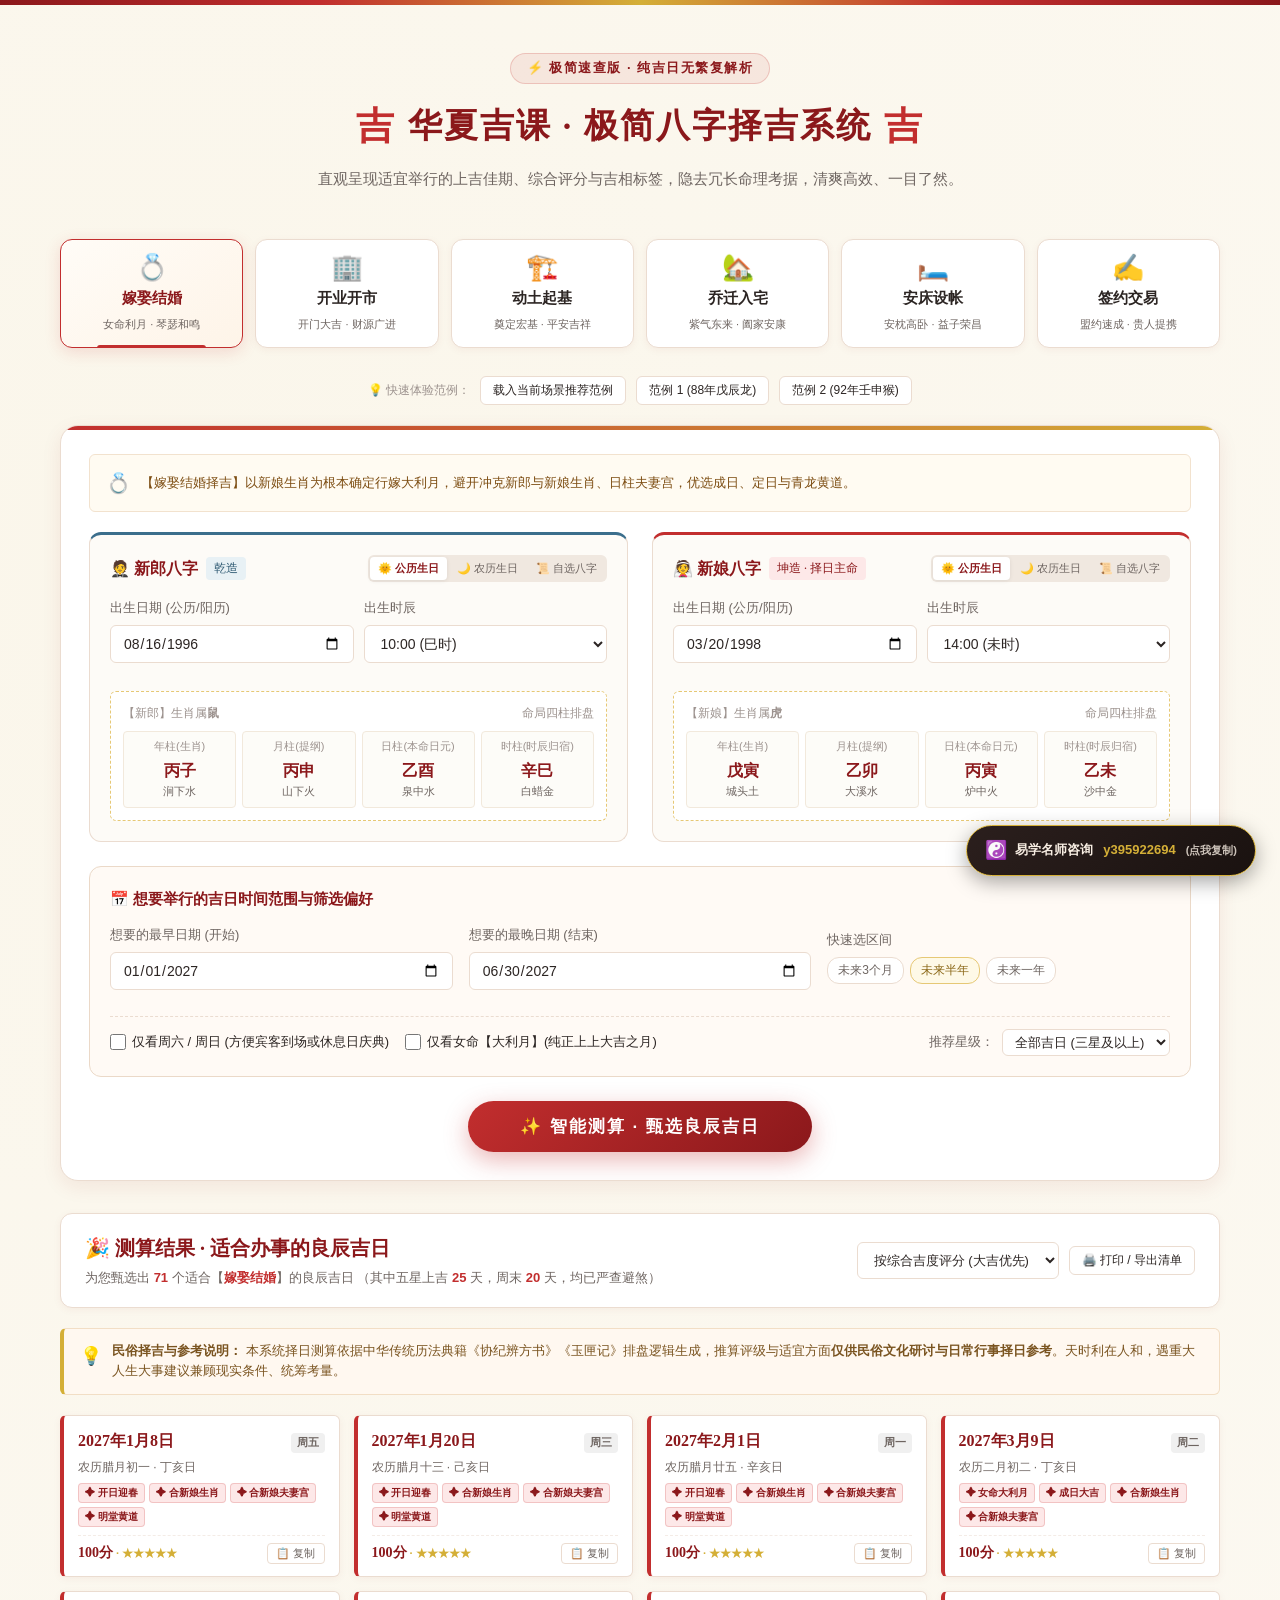
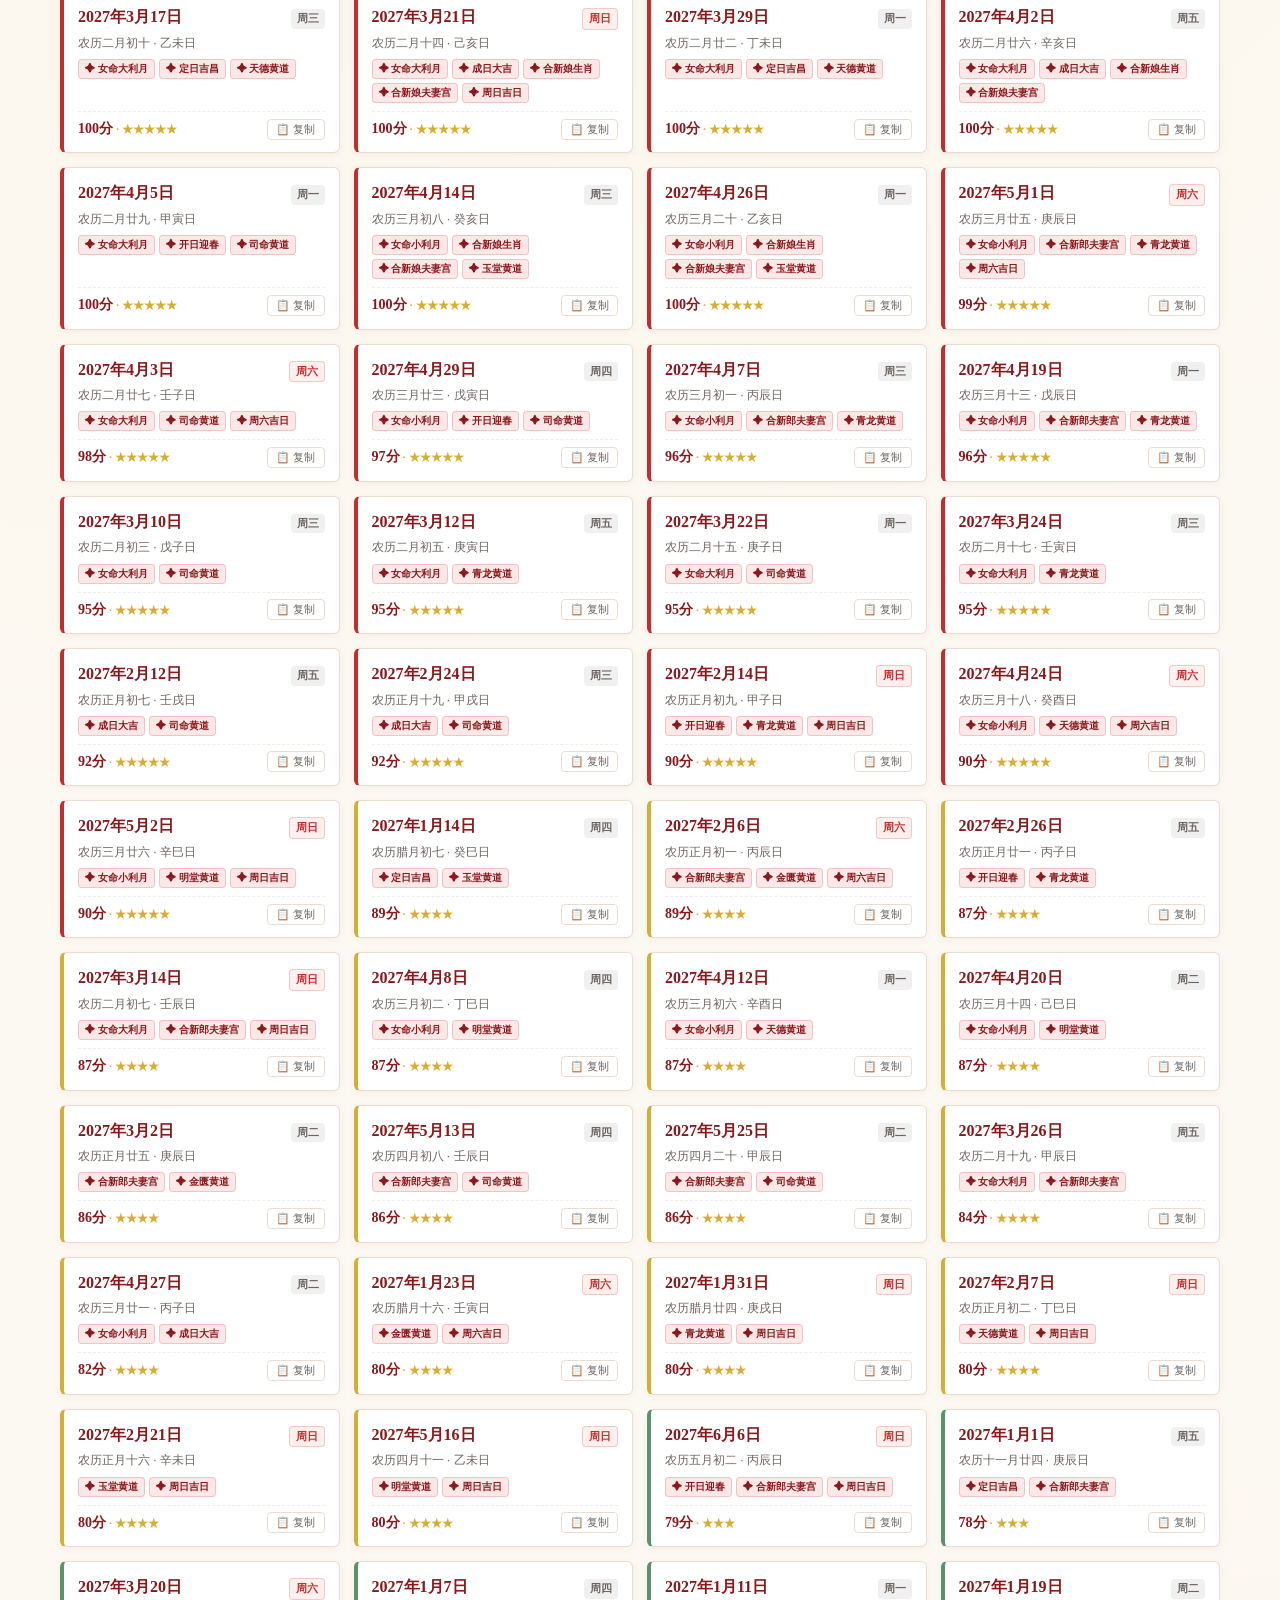
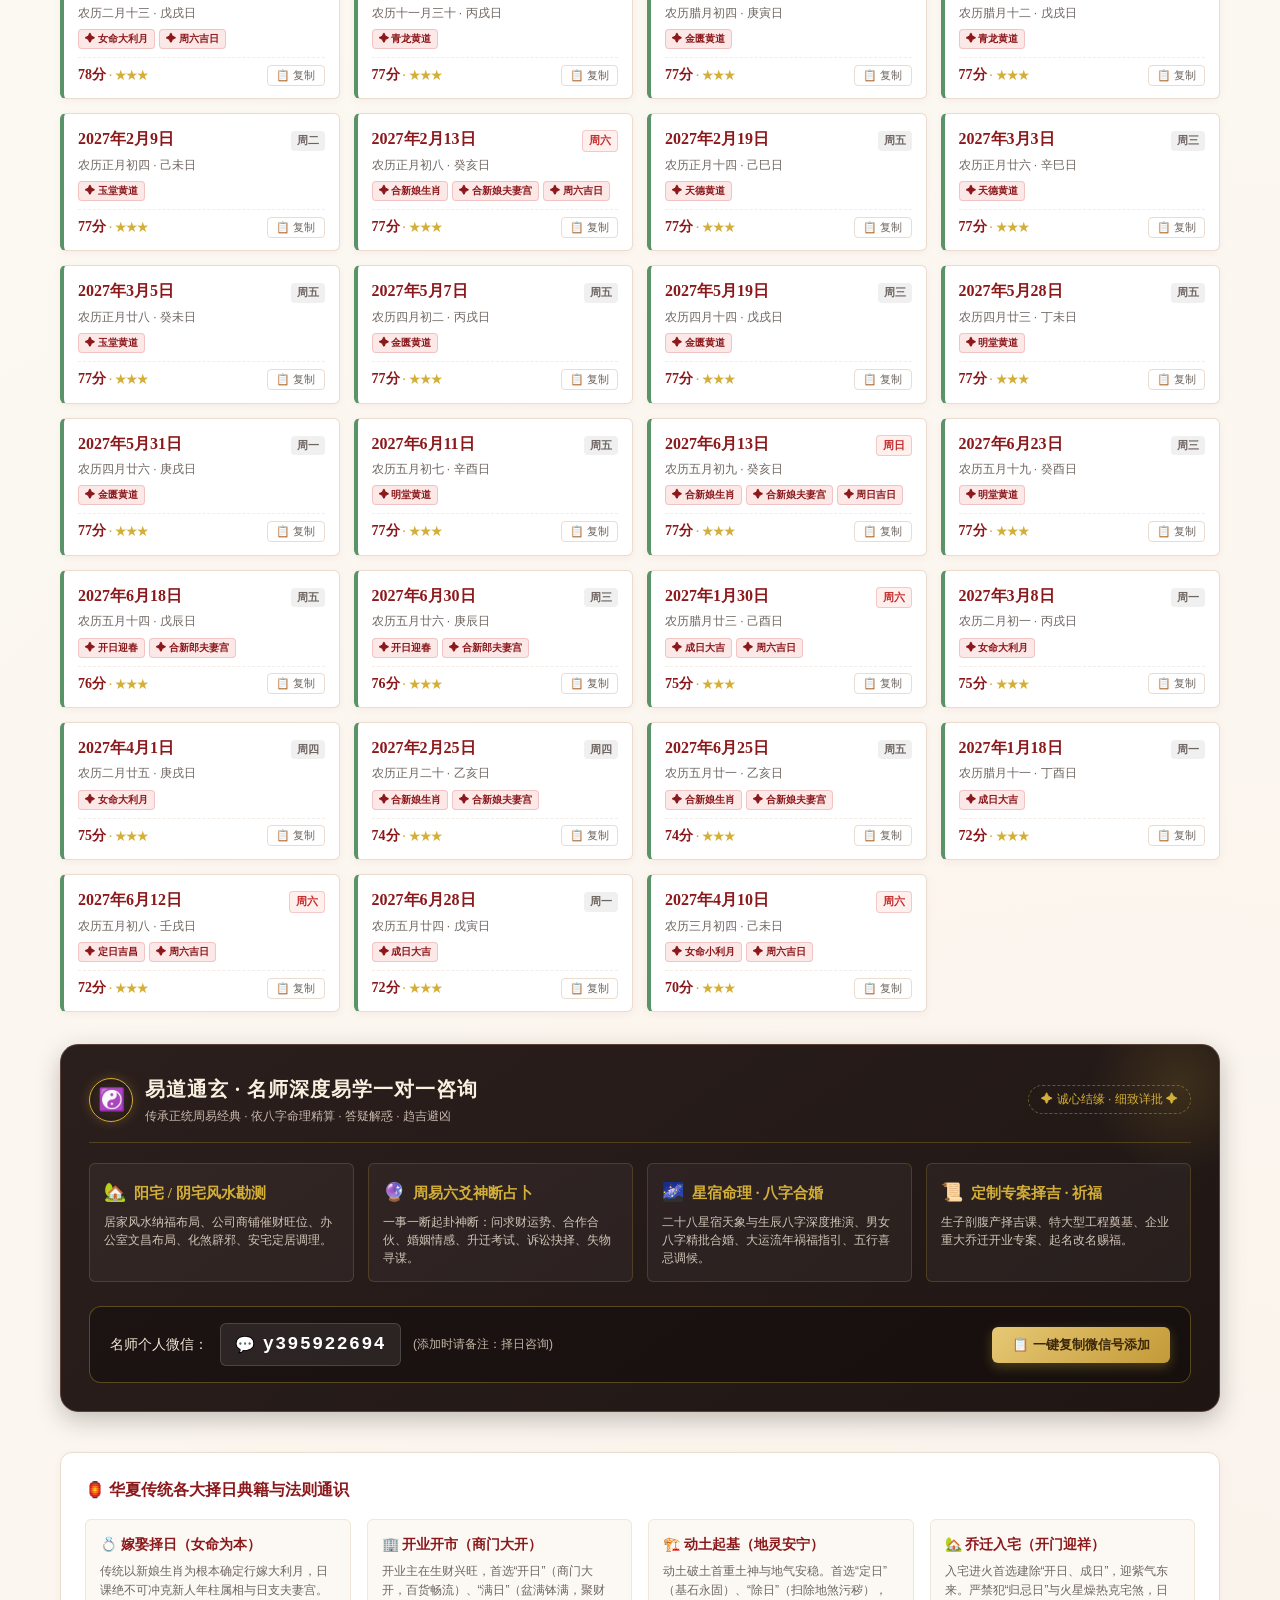
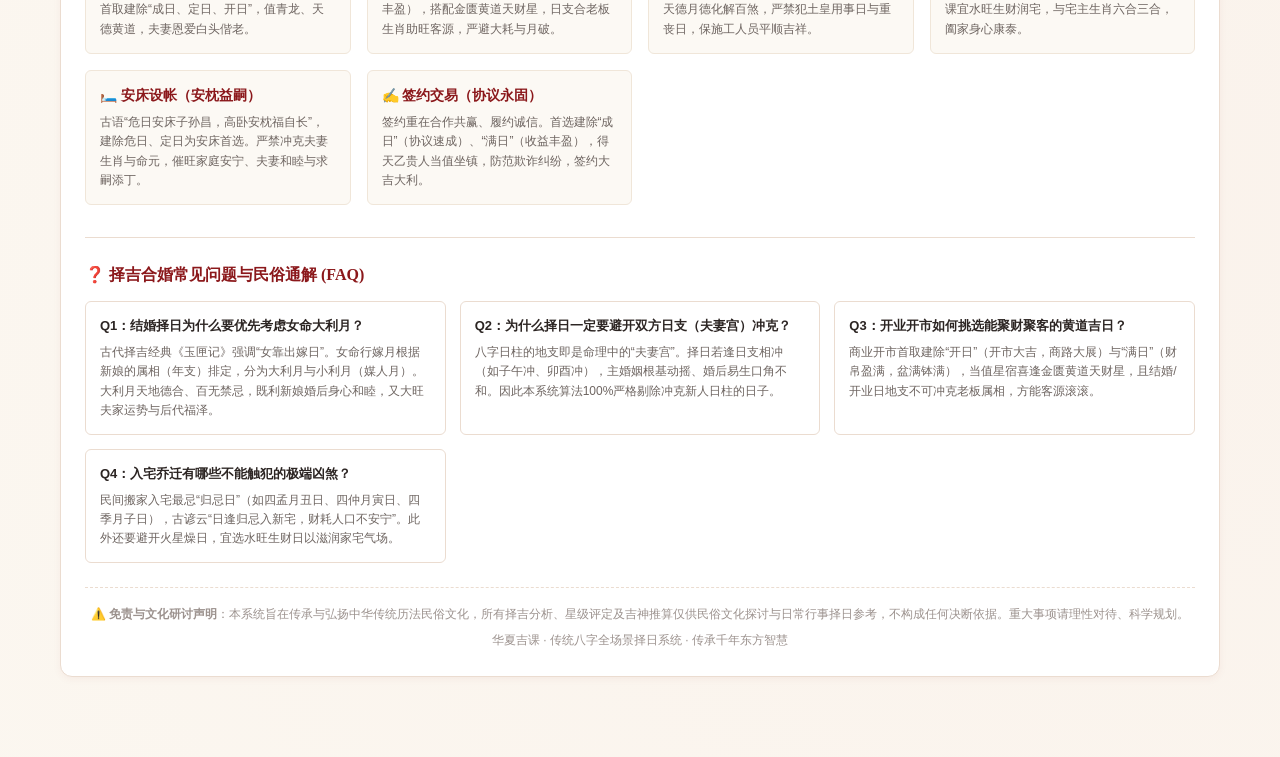
==== simple.html @ 75b60b3a "feat: compact grid cards for simple mode, remove cross-version navigation buttons" ====
<!DOCTYPE html>
<html lang="zh-CN">
<head>
  <meta charset="UTF-8">
  <meta name="viewport" content="width=device-width, initial-scale=1.0, maximum-scale=5.0">
  <title>结婚吉日极简速查_全场景八字择吉 (纯享无解析版) - 华夏吉课</title>
  
  <!-- 基础 SEO Meta 标签 -->
  <meta name="description" content="华夏吉课是专业的八字择日与黄道吉日查询工具。传承《协纪辨方书》《玉匣记》传统古法，支持结婚嫁娶、开业开市、动土起基、乔迁入宅、安床设帐、签约交易全场景择吉。输入男女八字或农历生日，智能推算女命大利月、地支六合三合、建除十二神与青龙黄道，严审避冲煞，全维度深度标注适宜原因。">
  <meta name="keywords" content="结婚择日,结婚吉日查询,八字合婚,嫁娶择日,开业吉日,动土吉日,乔迁吉日,入宅黄道吉日,安床吉日,签约吉日,生辰八字择日,女命大利月,老黄历吉日,协纪辨方书,玉匣记,风水堪舆,六爻占卜,星宿命理">
  <meta name="author" content="华夏吉课 · 传统八字择吉系统">
  <meta name="robots" content="index, follow, max-snippet:-1, max-image-preview:large, max-video-preview:-1">
  <meta name="renderer" content="webkit">
  <meta name="force-rendering" content="webkit">
  <meta http-equiv="X-UA-Compatible" content="IE=edge,chrome=1">
  
  <!-- 移动端与品牌色彩 -->
  <meta name="theme-color" content="#8b181b">
  <meta name="apple-mobile-web-app-capable" content="yes">
  <meta name="apple-mobile-web-app-status-bar-style" content="black-translucent">
  <meta name="apple-mobile-web-app-title" content="华夏吉课">
  <meta name="format-detection" content="telephone=no, email=no">

  <!-- Open Graph 社交媒体富媒体分享协议 (微信、朋友圈、QQ、微博、Facebook等) -->
  <meta property="og:type" content="website">
  <meta property="og:title" content="华夏吉课 · 专业八字合婚结婚择日与全场景黄道吉日查询">
  <meta property="og:description" content="传承《协纪辨方书》《玉匣记》千年古法，输入男女双方八字或公农历生日，智能推算女命利月、三合六合、青龙黄道，全维度深度标注适宜原因。">
  <meta property="og:site_name" content="华夏吉课">
  <meta property="og:locale" content="zh_CN">

  <!-- Twitter Card 协议 -->
  <meta name="twitter:card" content="summary_large_image">
  <meta name="twitter:title" content="华夏吉课 · 专业八字合婚结婚择日与全场景黄道吉日查询">
  <meta name="twitter:description" content="传承《协纪辨方书》《玉匣记》千年古法，智能测算嫁娶、开业、动土、入宅良辰吉日。">

  <!-- 结构化数据 Schema.org (JSON-LD) 搜索引擎富摘要 -->
  <script type="application/ld+json">
  {
    "@context": "https://schema.org",
    "@graph": [
      {
        "@type": "WebApplication",
        "@id": "#webapp",
        "name": "华夏吉课全场景八字择日系统",
        "url": "",
        "applicationCategory": "LifestyleApplication",
        "operatingSystem": "All",
        "browserRequirements": "Requires JavaScript. Requires HTML5.",
        "description": "基于生辰八字与传统历法典籍《协纪辨方书》《玉匣记》的嫁娶、开业、动土、乔迁、安床、签约全场景择吉系统。",
        "offers": {
          "@type": "Offer",
          "price": "0",
          "priceCurrency": "CNY"
        },
        "aggregateRating": {
          "@type": "AggregateRating",
          "ratingValue": "4.9",
          "ratingCount": "1280",
          "bestRating": "5",
          "worstRating": "1"
        }
      },
      {
        "@type": "FAQPage",
        "@id": "#faq",
        "mainEntity": [
          {
            "@type": "Question",
            "name": "结婚择日为什么要以女方八字为主？",
            "acceptedAnswer": {
              "@type": "Answer",
              "text": "民间择吉古语云：‘子靠出生时，女靠出嫁日’。传统中国嫁娶择日学以新娘生肖为根本确定行嫁‘大利月’与‘小利月’，大利月大吉无忌，最利新娘身心安康与夫家运势昌隆。"
            }
          },
          {
            "@type": "Question",
            "name": "结婚日课必须避开哪些凶煞？",
            "acceptedAnswer": {
              "@type": "Answer",
              "text": "结婚日课逢冲必避：1. 严禁冲克新郎年柱生肖与新娘年柱生肖；2. 严禁冲克双方日柱夫妻宫；3. 避开流年岁破日与当月月破大耗日；4. 避开杨公十三忌与红沙大煞。"
            }
          },
          {
            "@type": "Question",
            "name": "开业开市如何挑选上吉日子？",
            "acceptedAnswer": {
              "@type": "Answer",
              "text": "开业开市首重商门大开与聚财丰厚。建除十二星首选‘开日’（开市大吉，客源广进）、‘满日’（丰满聚财，盆满钵满）、‘成日’（事功圆满）；值神喜逢金匮黄道天财星，日支合老板生肖助旺客源。"
            }
          },
          {
            "@type": "Question",
            "name": "乔迁入宅择日有哪些核心规矩？",
            "acceptedAnswer": {
              "@type": "Answer",
              "text": "乔迁入宅首取建除‘开日’与‘成日’，迎紫气东来。特别注意必须100%避开‘归忌日’与火星燥热克宅煞，日课宜水旺生财润泽家运，且日支不可冲克房主生肖。"
            }
          }
        ]
      }
    ]
  }
  </script>

  <link rel="stylesheet" href="css/style.css">
</head>
<body data-mode="simple">
  <div class="top-decor-bar"></div>

  <div class="container">
    <!-- Header 头部 -->
    <header class="header">
      <div class="brand-badge">⚡ 极简速查版 · 纯吉日无繁复解析</div>
      <h1>
        <span class="ji-char">吉</span>
        华夏吉课 · 极简八字择吉系统
        <span class="ji-char">吉</span>
      </h1>
      <p class="subtitle">
        直观呈现适宜举行的上吉佳期、综合评分与吉相标签，隐去冗长命理考据，清爽高效、一目了然。
      </p>
    </header>

    <!-- 场景切换 Tabs -->
    <nav class="scenario-nav">
      <div class="scenario-tabs">
        <div class="scenario-tab active" data-scenario="wedding">
          <div class="tab-icon">💍</div>
          <div class="tab-title">嫁娶结婚</div>
          <div class="tab-desc">女命利月 · 琴瑟和鸣</div>
        </div>
        <div class="scenario-tab" data-scenario="opening">
          <div class="tab-icon">🏢</div>
          <div class="tab-title">开业开市</div>
          <div class="tab-desc">开门大吉 · 财源广进</div>
        </div>
        <div class="scenario-tab" data-scenario="breakground">
          <div class="tab-icon">🏗️</div>
          <div class="tab-title">动土起基</div>
          <div class="tab-desc">奠定宏基 · 平安吉祥</div>
        </div>
        <div class="scenario-tab" data-scenario="relocate">
          <div class="tab-icon">🏡</div>
          <div class="tab-title">乔迁入宅</div>
          <div class="tab-desc">紫气东来 · 阖家安康</div>
        </div>
        <div class="scenario-tab" data-scenario="bed">
          <div class="tab-icon">🛏️</div>
          <div class="tab-title">安床设帐</div>
          <div class="tab-desc">安枕高卧 · 益子荣昌</div>
        </div>
        <div class="scenario-tab" data-scenario="contract">
          <div class="tab-icon">✍️</div>
          <div class="tab-title">签约交易</div>
          <div class="tab-desc">盟约速成 · 贵人提携</div>
        </div>
      </div>
    </nav>

    <!-- 范例载入栏 -->
    <div class="demo-bar">
      <span class="demo-title">💡 快速体验范例：</span>
      <button id="btnDemoGeneral" class="btn btn-outline btn-sm">载入当前场景推荐范例</button>
      <button id="btnDemoPreset1" class="btn btn-outline btn-sm">范例 1 (88年戊辰龙)</button>
      <button id="btnDemoPreset2" class="btn btn-outline btn-sm">范例 2 (92年壬申猴)</button>
    </div>

    <!-- 主输入面板 -->
    <main class="main-card">
      <!-- 场景说明横幅 -->
      <div id="scenarioBanner" class="scenario-banner">
        <span class="banner-icon">💍</span>
        <span id="scenarioBannerText">
          【嫁娶结婚择吉】以新娘生肖为根本确定行嫁大利月，避开冲克新郎与新娘生肖、日柱夫妻宫，优选成日、定日与青龙黄道。
        </span>
      </div>

      <!-- 嫁娶专用：双人八字输入区 (男方 + 女方) -->
      <div id="weddingBaziGrid" class="bazi-grid">
        <!-- 男方 (乾造) -->
        <section class="gender-box groom">
          <div class="box-title">
            <div class="title-left">
              <span>🤵 新郎八字</span>
              <span class="gender-tag">乾造</span>
            </div>
            <div class="mode-switch">
              <button id="groomModeSolar" class="mode-btn active" type="button">🌞 公历生日</button>
              <button id="groomModeLunar" class="mode-btn" type="button">🌙 农历生日</button>
              <button id="groomModeBazi" class="mode-btn" type="button">📜 自选八字</button>
            </div>
          </div>

          <!-- 男方公历输入 -->
          <div id="groomSolarForm">
            <div class="form-row">
              <div class="form-group" style="flex: 2;">
                <label for="groomBirthDate">出生日期 (公历/阳历)</label>
                <input type="date" id="groomBirthDate" class="input-ctrl" value="1996-08-16">
              </div>
              <div class="form-group" style="flex: 1;">
                <label for="groomBirthHour">出生时辰</label>
                <select id="groomBirthHour" class="select-ctrl">
                  <option value="0">00:00 (子时)</option>
                  <option value="2">02:00 (丑时)</option>
                  <option value="4">04:00 (寅时)</option>
                  <option value="6">06:00 (卯时)</option>
                  <option value="8">08:00 (辰时)</option>
                  <option value="10" selected>10:00 (巳时)</option>
                  <option value="12">12:00 (午时)</option>
                  <option value="14">14:00 (未时)</option>
                  <option value="16">16:00 (申时)</option>
                  <option value="18">18:00 (酉时)</option>
                  <option value="20">20:00 (戌时)</option>
                  <option value="22">22:00 (亥时)</option>
                </select>
              </div>
            </div>
          </div>

          <!-- 男方农历输入 -->
          <div id="groomLunarForm" style="display: none;">
            <div class="form-row" style="grid-template-columns: 1.3fr 1.2fr 1fr 1.1fr;">
              <div class="form-group">
                <label for="groomLunarYear">农历年份</label>
                <select id="groomLunarYear" class="select-ctrl"></select>
              </div>
              <div class="form-group">
                <label for="groomLunarMonth">农历月份</label>
                <div style="display: flex; gap: 4px; align-items: center;">
                  <select id="groomLunarMonth" class="select-ctrl"></select>
                  <label class="leap-checkbox-label" title="当年若有闰月可勾选">
                    <input type="checkbox" id="groomLunarLeap"> 闰
                  </label>
                </div>
              </div>
              <div class="form-group">
                <label for="groomLunarDay">农历日期</label>
                <select id="groomLunarDay" class="select-ctrl"></select>
              </div>
              <div class="form-group">
                <label for="groomLunarHour">时辰</label>
                <select id="groomLunarHour" class="select-ctrl"></select>
              </div>
            </div>
            <div class="lunar-converted-tip" id="groomLunarConverted">
              <span>🔄 换算公历：1996年09月27日</span>
            </div>
          </div>

          <div id="groomBaziForm" style="display: none;">
            <div class="form-row" style="grid-template-columns: repeat(4, 1fr);">
              <div class="form-group">
                <label>年柱</label>
                <div style="display: flex; gap: 4px;">
                  <select id="groomYearGan" class="select-ctrl"></select>
                  <select id="groomYearZhi" class="select-ctrl"></select>
                </div>
              </div>
              <div class="form-group">
                <label>月柱</label>
                <div style="display: flex; gap: 4px;">
                  <select id="groomMonthGan" class="select-ctrl"></select>
                  <select id="groomMonthZhi" class="select-ctrl"></select>
                </div>
              </div>
              <div class="form-group">
                <label>日柱</label>
                <div style="display: flex; gap: 4px;">
                  <select id="groomDayGan" class="select-ctrl"></select>
                  <select id="groomDayZhi" class="select-ctrl"></select>
                </div>
              </div>
              <div class="form-group">
                <label>时柱</label>
                <div style="display: flex; gap: 4px;">
                  <select id="groomHourGan" class="select-ctrl"></select>
                  <select id="groomHourZhi" class="select-ctrl"></select>
                </div>
              </div>
            </div>
          </div>

          <div id="groomPreviewPillars" class="bazi-pillars-preview"></div>
        </section>

        <!-- 女方 (坤造) -->
        <section class="gender-box bride">
          <div class="box-title">
            <div class="title-left">
              <span>👰 新娘八字</span>
              <span class="gender-tag">坤造 · 择日主命</span>
            </div>
            <div class="mode-switch">
              <button id="brideModeSolar" class="mode-btn active" type="button">🌞 公历生日</button>
              <button id="brideModeLunar" class="mode-btn" type="button">🌙 农历生日</button>
              <button id="brideModeBazi" class="mode-btn" type="button">📜 自选八字</button>
            </div>
          </div>

          <!-- 女方公历输入 -->
          <div id="brideSolarForm">
            <div class="form-row">
              <div class="form-group" style="flex: 2;">
                <label for="brideBirthDate">出生日期 (公历/阳历)</label>
                <input type="date" id="brideBirthDate" class="input-ctrl" value="1998-03-20">
              </div>
              <div class="form-group" style="flex: 1;">
                <label for="brideBirthHour">出生时辰</label>
                <select id="brideBirthHour" class="select-ctrl">
                  <option value="0">00:00 (子时)</option>
                  <option value="2">02:00 (丑时)</option>
                  <option value="4">04:00 (寅时)</option>
                  <option value="6">06:00 (卯时)</option>
                  <option value="8">08:00 (辰时)</option>
                  <option value="10">10:00 (巳时)</option>
                  <option value="12">12:00 (午时)</option>
                  <option value="14" selected>14:00 (未时)</option>
                  <option value="16">16:00 (申时)</option>
                  <option value="18">18:00 (酉时)</option>
                  <option value="20">20:00 (戌时)</option>
                  <option value="22">22:00 (亥时)</option>
                </select>
              </div>
            </div>
          </div>

          <!-- 女方农历输入 -->
          <div id="brideLunarForm" style="display: none;">
            <div class="form-row" style="grid-template-columns: 1.3fr 1.2fr 1fr 1.1fr;">
              <div class="form-group">
                <label for="brideLunarYear">农历年份</label>
                <select id="brideLunarYear" class="select-ctrl"></select>
              </div>
              <div class="form-group">
                <label for="brideLunarMonth">农历月份</label>
                <div style="display: flex; gap: 4px; align-items: center;">
                  <select id="brideLunarMonth" class="select-ctrl"></select>
                  <label class="leap-checkbox-label" title="当年若有闰月可勾选">
                    <input type="checkbox" id="brideLunarLeap"> 闰
                  </label>
                </div>
              </div>
              <div class="form-group">
                <label for="brideLunarDay">农历日期</label>
                <select id="brideLunarDay" class="select-ctrl"></select>
              </div>
              <div class="form-group">
                <label for="brideLunarHour">时辰</label>
                <select id="brideLunarHour" class="select-ctrl"></select>
              </div>
            </div>
            <div class="lunar-converted-tip" id="brideLunarConverted">
              <span>🔄 换算公历：1998年03月20日</span>
            </div>
          </div>

          <div id="brideBaziForm" style="display: none;">
            <div class="form-row" style="grid-template-columns: repeat(4, 1fr);">
              <div class="form-group">
                <label>年柱</label>
                <div style="display: flex; gap: 4px;">
                  <select id="brideYearGan" class="select-ctrl"></select>
                  <select id="brideYearZhi" class="select-ctrl"></select>
                </div>
              </div>
              <div class="form-group">
                <label>月柱</label>
                <div style="display: flex; gap: 4px;">
                  <select id="brideMonthGan" class="select-ctrl"></select>
                  <select id="brideMonthZhi" class="select-ctrl"></select>
                </div>
              </div>
              <div class="form-group">
                <label>日柱</label>
                <div style="display: flex; gap: 4px;">
                  <select id="brideDayGan" class="select-ctrl"></select>
                  <select id="brideDayZhi" class="select-ctrl"></select>
                </div>
              </div>
              <div class="form-group">
                <label>时柱</label>
                <div style="display: flex; gap: 4px;">
                  <select id="brideHourGan" class="select-ctrl"></select>
                  <select id="brideHourZhi" class="select-ctrl"></select>
                </div>
              </div>
            </div>
          </div>

          <div id="bridePreviewPillars" class="bazi-pillars-preview"></div>
        </section>
      </div>

      <!-- 单人场景专用：福主/主事者八字输入区 (开业、动土、乔迁、安床、签约) -->
      <div id="singleBaziGrid" class="bazi-grid single-person" style="display: none;">
        <section class="gender-box primary-person">
          <div class="box-title">
            <div class="title-left">
              <span id="singlePersonRoleLabel">👤 福主 / 主事者八字</span>
              <span class="gender-tag" id="singlePersonRoleBadge">主命福主</span>
            </div>
            <div class="mode-switch">
              <button id="singleModeSolar" class="mode-btn active" type="button">🌞 公历生日</button>
              <button id="singleModeLunar" class="mode-btn" type="button">🌙 农历生日</button>
              <button id="singleModeBazi" class="mode-btn" type="button">📜 自选八字</button>
            </div>
          </div>

          <!-- 单人公历输入 -->
          <div id="singleSolarForm">
            <div class="form-row">
              <div class="form-group" style="flex: 2;">
                <label for="singleBirthDate">出生日期 (公历/阳历)</label>
                <input type="date" id="singleBirthDate" class="input-ctrl" value="1988-06-18">
              </div>
              <div class="form-group" style="flex: 1;">
                <label for="singleBirthHour">出生时辰</label>
                <select id="singleBirthHour" class="select-ctrl">
                  <option value="0">00:00 (子时)</option>
                  <option value="2">02:00 (丑时)</option>
                  <option value="4">04:00 (寅时)</option>
                  <option value="6">06:00 (卯时)</option>
                  <option value="8">08:00 (辰时)</option>
                  <option value="10" selected>10:00 (巳时)</option>
                  <option value="12">12:00 (午时)</option>
                  <option value="14">14:00 (未时)</option>
                  <option value="16">16:00 (申时)</option>
                  <option value="18">18:00 (酉时)</option>
                  <option value="20">20:00 (戌时)</option>
                  <option value="22">22:00 (亥时)</option>
                </select>
              </div>
            </div>
          </div>

          <!-- 单人农历输入 -->
          <div id="singleLunarForm" style="display: none;">
            <div class="form-row" style="grid-template-columns: 1.3fr 1.2fr 1fr 1.1fr;">
              <div class="form-group">
                <label for="singleLunarYear">农历年份</label>
                <select id="singleLunarYear" class="select-ctrl"></select>
              </div>
              <div class="form-group">
                <label for="singleLunarMonth">农历月份</label>
                <div style="display: flex; gap: 4px; align-items: center;">
                  <select id="singleLunarMonth" class="select-ctrl"></select>
                  <label class="leap-checkbox-label" title="当年若有闰月可勾选">
                    <input type="checkbox" id="singleLunarLeap"> 闰
                  </label>
                </div>
              </div>
              <div class="form-group">
                <label for="singleLunarDay">农历日期</label>
                <select id="singleLunarDay" class="select-ctrl"></select>
              </div>
              <div class="form-group">
                <label for="singleLunarHour">时辰</label>
                <select id="singleLunarHour" class="select-ctrl"></select>
              </div>
            </div>
            <div class="lunar-converted-tip" id="singleLunarConverted">
              <span>🔄 换算公历：1988年06月18日</span>
            </div>
          </div>

          <div id="singleBaziForm" style="display: none;">
            <div class="form-row" style="grid-template-columns: repeat(4, 1fr);">
              <div class="form-group">
                <label>年柱</label>
                <div style="display: flex; gap: 4px;">
                  <select id="singleYearGan" class="select-ctrl"></select>
                  <select id="singleYearZhi" class="select-ctrl"></select>
                </div>
              </div>
              <div class="form-group">
                <label>月柱</label>
                <div style="display: flex; gap: 4px;">
                  <select id="singleMonthGan" class="select-ctrl"></select>
                  <select id="singleMonthZhi" class="select-ctrl"></select>
                </div>
              </div>
              <div class="form-group">
                <label>日柱</label>
                <div style="display: flex; gap: 4px;">
                  <select id="singleDayGan" class="select-ctrl"></select>
                  <select id="singleDayZhi" class="select-ctrl"></select>
                </div>
              </div>
              <div class="form-group">
                <label>时柱</label>
                <div style="display: flex; gap: 4px;">
                  <select id="singleHourGan" class="select-ctrl"></select>
                  <select id="singleHourZhi" class="select-ctrl"></select>
                </div>
              </div>
            </div>
          </div>

          <div id="singlePreviewPillars" class="bazi-pillars-preview"></div>
        </section>
      </div>

      <!-- 时间范围与偏好设置区 -->
      <section class="settings-section">
        <div class="section-title">
          <span>📅 想要举行的吉日时间范围与筛选偏好</span>
        </div>

        <div class="filter-row">
          <div class="form-group">
            <label for="weddingStartDate">想要的最早日期 (开始)</label>
            <input type="date" id="weddingStartDate" class="input-ctrl">
          </div>
          <div class="form-group">
            <label for="weddingEndDate">想要的最晚日期 (结束)</label>
            <input type="date" id="weddingEndDate" class="input-ctrl">
          </div>
          <div class="form-group">
            <label>快速选区间</label>
            <div class="quick-ranges">
              <span class="quick-chip" data-months="3">未来3个月</span>
              <span class="quick-chip active" data-months="6">未来半年</span>
              <span class="quick-chip" data-months="12">未来一年</span>
            </div>
          </div>
        </div>

        <!-- 偏好复选框 -->
        <div class="checkbox-group">
          <label class="checkbox-item">
            <input type="checkbox" id="optWeekendOnly">
            <span>仅看周六 / 周日 (方便宾客到场或休息日庆典)</span>
          </label>
          <label class="checkbox-item" id="optDaLiItem">
            <input type="checkbox" id="optDaLiOnly">
            <span>仅看女命【大利月】(纯正上上大吉之月)</span>
          </label>
          <div style="display: inline-flex; align-items: center; gap: 8px; margin-left: auto;">
            <label for="optMinStar" style="font-size: 13px; color: var(--text-muted); margin: 0;">推荐星级：</label>
            <select id="optMinStar" class="select-ctrl" style="width: auto; padding: 4px 8px; font-size: 13px;">
              <option value="0">全部吉日 (三星及以上)</option>
              <option value="4">四星及以上 (优选吉日)</option>
              <option value="5">仅限五星 (上上大吉)</option>
            </select>
          </div>
        </div>
      </section>

      <!-- 运算触发大按钮 -->
      <div class="action-center">
        <button id="btnCalculate" class="btn btn-calculate" type="button">
          ✨ 智能测算 · 甄选良辰吉日
        </button>
      </div>
    </main>

    <!-- 结果展示区域 -->
    <section id="resultsContainer" class="results-container">
      <div class="results-header-card">
        <div class="results-summary">
          <h2>
            <span>🎉 测算结果 · 适合办事的良辰吉日</span>
          </h2>
          <div id="resultsSummaryText" class="summary-stats">
            正在检索吉日中...
          </div>
        </div>

        <div class="results-filter-controls">
          <select id="sortSelect" class="select-ctrl" style="width: auto; font-size: 13px;">
            <option value="scoreDesc">按综合吉度评分 (大吉优先)</option>
            <option value="dateAsc">按时间先后顺序 (由近到远)</option>
          </select>
          <button id="btnPrintAll" class="btn btn-outline btn-sm">🖨️ 打印 / 导出清单</button>
        </div>
      </div>

      <!-- 免责与参考提示条 -->
      <div class="disclaimer-banner">
        <div class="disclaimer-icon">💡</div>
        <div class="disclaimer-content">
          <strong>民俗择吉与参考说明：</strong>
          本系统择日测算依据中华传统历法典籍《协纪辨方书》《玉匣记》排盘逻辑生成，推算评级与适宜方面<strong>仅供民俗文化研讨与日常行事择日参考</strong>。天时利在人和，遇重大人生大事建议兼顾现实条件、统筹考量。
        </div>
      </div>

      <!-- 吉日卡片列表容器 -->
      <div id="datesList" class="dates-list"></div>

      <!-- 易学名师广告与专项咨询卡片 -->
      <div class="master-ad-card">
        <div class="master-ad-header">
          <div class="master-ad-title-area">
            <div class="master-bagua-icon">☯️</div>
            <div>
              <h3>易道通玄 · 名师深度易学一对一咨询</h3>
              <p>传承正统周易经典 · 依八字命理精算 · 答疑解惑 · 趋吉避凶</p>
            </div>
          </div>
          <div style="font-size: 12px; color: var(--gold-accent); border: 1px dashed rgba(212, 175, 55, 0.4); padding: 4px 12px; border-radius: 20px;">
            ✦ 诚心结缘 · 细致详批 ✦
          </div>
        </div>

        <div class="master-services-grid">
          <div class="service-card-item">
            <div class="service-card-top">
              <span class="s-icon">🏡</span>
              <span class="s-name">阳宅 / 阴宅风水勘测</span>
            </div>
            <p>居家风水纳福布局、公司商铺催财旺位、办公室文昌布局、化煞辟邪、安宅定居调理。</p>
          </div>

          <div class="service-card-item">
            <div class="service-card-top">
              <span class="s-icon">🔮</span>
              <span class="s-name">周易六爻神断占卜</span>
            </div>
            <p>一事一断起卦神断：问求财运势、合作合伙、婚姻情感、升迁考试、诉讼抉择、失物寻谋。</p>
          </div>

          <div class="service-card-item">
            <div class="service-card-top">
              <span class="s-icon">🌌</span>
              <span class="s-name">星宿命理 · 八字合婚</span>
            </div>
            <p>二十八星宿天象与生辰八字深度推演、男女八字精批合婚、大运流年祸福指引、五行喜忌调候。</p>
          </div>

          <div class="service-card-item">
            <div class="service-card-top">
              <span class="s-icon">📜</span>
              <span class="s-name">定制专案择吉 · 祈福</span>
            </div>
            <p>生子剖腹产择吉课、特大型工程奠基、企业重大乔迁开业专案、起名改名赐福。</p>
          </div>
        </div>

        <div class="master-contact-bar">
          <div class="contact-left">
            <span style="font-size: 14px; color: #f0e6d6;">名师个人微信：</span>
            <div class="contact-wechat-box">
              <span style="font-size: 16px;">💬</span>
              <span class="wechat-num" id="wechatNumText">y395922694</span>
            </div>
            <span style="font-size: 12px; color: #c4b5a5;">(添加时请备注：择日咨询)</span>
          </div>
          <div>
            <button class="btn-copy-wechat" id="btnCopyWechat" type="button">
              📋 一键复制微信号添加
            </button>
          </div>
        </div>
      </div>
    </section>

    <!-- 传统择日文化科普区 -->
    <footer class="knowledge-section">
      <h3 style="font-family: var(--font-serif); color: var(--deep-red); font-size: 16px;">
        🏮 华夏传统各大择日典籍与法则通识
      </h3>
      <div class="knowledge-grid">
        <div class="know-item">
          <h4>💍 嫁娶择日（女命为本）</h4>
          <p>
            传统以新娘生肖为根本确定行嫁大利月，日课绝不可冲克新人年柱属相与日支夫妻宫。首取建除“成日、定日、开日”，值青龙、天德黄道，夫妻恩爱白头偕老。
          </p>
        </div>
        <div class="know-item">
          <h4>🏢 开业开市（商门大开）</h4>
          <p>
            开业主在生财兴旺，首选“开日”（商门大开，百货畅流）、“满日”（盆满钵满，聚财丰盈），搭配金匮黄道天财星，日支合老板生肖助旺客源，严避大耗与月破。
          </p>
        </div>
        <div class="know-item">
          <h4>🏗️ 动土起基（地灵安宁）</h4>
          <p>
            动土破土首重土神与地气安稳。首选“定日”（基石永固）、“除日”（扫除地煞污秽），天德月德化解百煞，严禁犯土皇用事日与重丧日，保施工人员平顺吉祥。
          </p>
        </div>
        <div class="know-item">
          <h4>🏡 乔迁入宅（开门迎祥）</h4>
          <p>
            入宅进火首选建除“开日、成日”，迎紫气东来。严禁犯“归忌日”与火星燥热克宅煞，日课宜水旺生财润宅，与宅主生肖六合三合，阖家身心康泰。
          </p>
        </div>
        <div class="know-item">
          <h4>🛏️ 安床设帐（安枕益嗣）</h4>
          <p>
            古语“危日安床子孙昌，高卧安枕福自长”，建除危日、定日为安床首选。严禁冲克夫妻生肖与命元，催旺家庭安宁、夫妻和睦与求嗣添丁。
          </p>
        </div>
        <div class="know-item">
          <h4>✍️ 签约交易（协议永固）</h4>
          <p>
            签约重在合作共赢、履约诚信。首选建除“成日”（协议速成）、“满日”（收益丰盈），得天乙贵人当值坐镇，防范欺诈纠纷，签约大吉大利。
          </p>
        </div>
      </div>

      <!-- SEO 常见问答 FAQ 区块 -->
      <section class="seo-faq-section" style="margin-top: 32px; padding-top: 24px; border-top: 1px solid #ebdcd0;">
        <h3 style="font-family: var(--font-serif); color: var(--deep-red); font-size: 16px; margin-bottom: 14px;">
          ❓ 择吉合婚常见问题与民俗通解 (FAQ)
        </h3>
        <div style="display: grid; grid-template-columns: repeat(auto-fit, minmax(280px, 1fr)); gap: 14px;">
          <article style="background: #fff; border: 1px solid #ebdcd0; border-radius: var(--radius-sm); padding: 14px;">
            <h4 style="font-size: 13px; font-weight: 700; color: var(--text-main); margin-bottom: 6px;">
              Q1：结婚择日为什么要优先考虑女命大利月？
            </h4>
            <p style="font-size: 12px; color: var(--text-muted); line-height: 1.6;">
              古代择吉经典《玉匣记》强调“女靠出嫁日”。女命行嫁月根据新娘的属相（年支）排定，分为大利月与小利月（媒人月）。大利月天地德合、百无禁忌，既利新娘婚后身心和睦，又大旺夫家运势与后代福泽。
            </p>
          </article>

          <article style="background: #fff; border: 1px solid #ebdcd0; border-radius: var(--radius-sm); padding: 14px;">
            <h4 style="font-size: 13px; font-weight: 700; color: var(--text-main); margin-bottom: 6px;">
              Q2：为什么择日一定要避开双方日支（夫妻宫）冲克？
            </h4>
            <p style="font-size: 12px; color: var(--text-muted); line-height: 1.6;">
              八字日柱的地支即是命理中的“夫妻宫”。择日若逢日支相冲（如子午冲、卯酉冲），主婚姻根基动摇、婚后易生口角不和。因此本系统算法100%严格剔除冲克新人日柱的日子。
            </p>
          </article>

          <article style="background: #fff; border: 1px solid #ebdcd0; border-radius: var(--radius-sm); padding: 14px;">
            <h4 style="font-size: 13px; font-weight: 700; color: var(--text-main); margin-bottom: 6px;">
              Q3：开业开市如何挑选能聚财聚客的黄道吉日？
            </h4>
            <p style="font-size: 12px; color: var(--text-muted); line-height: 1.6;">
              商业开市首取建除“开日”（开市大吉，商路大展）与“满日”（财帛盈满，盆满钵满），当值星宿喜逢金匮黄道天财星，且结婚/开业日地支不可冲克老板属相，方能客源滚滚。
            </p>
          </article>

          <article style="background: #fff; border: 1px solid #ebdcd0; border-radius: var(--radius-sm); padding: 14px;">
            <h4 style="font-size: 13px; font-weight: 700; color: var(--text-main); margin-bottom: 6px;">
              Q4：入宅乔迁有哪些不能触犯的极端凶煞？
            </h4>
            <p style="font-size: 12px; color: var(--text-muted); line-height: 1.6;">
              民间搬家入宅最忌“归忌日”（如四孟月丑日、四仲月寅日、四季月子日），古谚云“日逢归忌入新宅，财耗人口不安宁”。此外还要避开火星燥日，宜选水旺生财日以滋润家宅气场。
            </p>
          </article>
        </div>
      </section>

      <!-- 底部免责声明 -->
      <div style="margin-top: 24px; padding-top: 16px; border-top: 1px dashed var(--border-color); text-align: center; font-size: 12px; color: var(--text-light); line-height: 1.8;">
        <p>⚠️ <strong>免责与文化研讨声明</strong>：本系统旨在传承与弘扬中华传统历法民俗文化，所有择吉分析、星级评定及吉神推算仅供民俗文化探讨与日常行事择日参考，不构成任何决断依据。重大事项请理性对待、科学规划。</p>
        <p style="margin-top: 4px;">华夏吉课 · 传统八字全场景择日系统 · 传承千年东方智慧</p>
      </div>
    </footer>
  </div>

  <!-- 右下角悬浮咨询挂件 (可点击复制微信号) -->
  <div class="floating-consult-pill" id="floatingConsultPill" title="点击一键复制微信号添加名师咨询">
    <span class="floating-icon">☯️</span>
    <span>易学名师咨询</span>
    <span class="floating-wechat-highlight">y395922694</span>
    <span style="font-size: 11px; opacity: 0.8; margin-left: 2px;">(点我复制)</span>
  </div>

  <script src="js/lunar.js"></script>
  <script src="js/rules.js"></script>
  <script src="js/app.js"></script>
</body>
</html>
---- css/style.css ----
/* 
 * 华夏吉课 · 传统全场景八字择日吉课系统
 * 现代新中式雅致设计风格 (Modern Chinese Traditional Elegance)
 */

:root {
  --primary-red: #c22e2e;
  --primary-red-hover: #a82222;
  --deep-red: #8b181b;
  --gold-accent: #d4af37;
  --gold-light: #fef9e7;
  --gold-border: #e6c875;
  --paper-bg: #fcf9f2;
  --card-bg: #ffffff;
  --text-main: #2c2523;
  --text-muted: #6e6561;
  --text-light: #9c928e;
  --border-color: #ebdcd0;
  --border-light: #f4ece6;
  --radius-sm: 6px;
  --radius-md: 12px;
  --radius-lg: 18px;
  --shadow-sm: 0 2px 8px rgba(139, 24, 27, 0.05);
  --shadow-md: 0 6px 20px rgba(139, 24, 27, 0.08);
  --shadow-lg: 0 12px 32px rgba(139, 24, 27, 0.12);
  --font-serif: "Songti SC", "SimSun", "STSong", "Noto Serif SC", serif;
  --font-sans: -apple-system, BlinkMacSystemFont, "PingFang SC", "Hiragino Sans GB", "Microsoft YaHei", sans-serif;
}

* {
  box-sizing: border-box;
  margin: 0;
  padding: 0;
}

body {
  font-family: var(--font-sans);
  background-color: var(--paper-bg);
  color: var(--text-main);
  line-height: 1.6;
  background-image: 
    radial-gradient(circle at 10% 10%, rgba(212, 175, 55, 0.04) 0%, transparent 40%),
    radial-gradient(circle at 90% 90%, rgba(194, 46, 46, 0.03) 0%, transparent 40%);
  min-height: 100vh;
}

.top-decor-bar {
  height: 5px;
  background: linear-gradient(90deg, #8b181b, #c22e2e, #d4af37, #c22e2e, #8b181b);
}

.container {
  max-width: 1200px;
  margin: 0 auto;
  padding: 24px 20px 80px;
}

/* 页头 Header */
.header {
  text-align: center;
  padding: 24px 0 24px;
  position: relative;
}

.brand-badge {
  display: inline-flex;
  align-items: center;
  gap: 6px;
  background: rgba(194, 46, 46, 0.08);
  border: 1px solid rgba(194, 46, 46, 0.2);
  color: var(--deep-red);
  padding: 4px 16px;
  border-radius: 20px;
  font-size: 13px;
  font-weight: 600;
  margin-bottom: 12px;
  letter-spacing: 1.5px;
}

.header h1 {
  font-family: var(--font-serif);
  font-size: 34px;
  font-weight: 700;
  color: var(--deep-red);
  letter-spacing: 2px;
  margin-bottom: 10px;
  display: flex;
  align-items: center;
  justify-content: center;
  gap: 12px;
}

.header h1 .ji-char {
  color: var(--primary-red);
  font-size: 38px;
}

.header p.subtitle {
  color: var(--text-muted);
  font-size: 15px;
  max-width: 720px;
  margin: 0 auto;
}

/* 场景导航 Tabs */
.scenario-nav {
  margin: 24px 0 28px;
}

.scenario-tabs {
  display: grid;
  grid-template-columns: repeat(6, 1fr);
  gap: 12px;
}

.scenario-tab {
  background: #fff;
  border: 1px solid var(--border-color);
  border-radius: var(--radius-md);
  padding: 14px 10px;
  text-align: center;
  cursor: pointer;
  transition: all 0.25s ease;
  box-shadow: var(--shadow-sm);
  display: flex;
  flex-direction: column;
  align-items: center;
  gap: 6px;
}

.scenario-tab:hover {
  border-color: var(--gold-accent);
  transform: translateY(-2px);
  box-shadow: var(--shadow-md);
}

.scenario-tab.active {
  background: linear-gradient(145deg, #fffcf7, #fef4e8);
  border-color: var(--primary-red);
  box-shadow: 0 4px 16px rgba(194, 46, 46, 0.15);
  position: relative;
}

.scenario-tab.active::after {
  content: "";
  position: absolute;
  bottom: -1px;
  left: 20%;
  right: 20%;
  height: 3px;
  background: var(--primary-red);
  border-radius: 3px 3px 0 0;
}

.tab-icon {
  font-size: 26px;
  line-height: 1;
}

.tab-title {
  font-family: var(--font-serif);
  font-size: 15px;
  font-weight: 700;
  color: var(--text-main);
}

.scenario-tab.active .tab-title {
  color: var(--deep-red);
}

.tab-desc {
  font-size: 11px;
  color: var(--text-muted);
}

/* 范例切换区 */
.demo-bar {
  display: flex;
  justify-content: center;
  align-items: center;
  gap: 10px;
  margin-bottom: 20px;
  flex-wrap: wrap;
}

.demo-title {
  font-size: 12px;
  color: var(--text-light);
}

/* 按钮 */
.btn {
  display: inline-flex;
  align-items: center;
  justify-content: center;
  gap: 6px;
  padding: 8px 16px;
  font-size: 13px;
  font-weight: 500;
  border-radius: var(--radius-sm);
  border: 1px solid transparent;
  cursor: pointer;
  transition: all 0.2s ease;
  font-family: inherit;
}

.btn-primary {
  background: linear-gradient(135deg, var(--primary-red), var(--deep-red));
  color: #fff;
  box-shadow: 0 4px 12px rgba(194, 46, 46, 0.25);
}

.btn-primary:hover {
  background: linear-gradient(135deg, #d33434, #9a1b1e);
  transform: translateY(-1px);
}

.btn-outline {
  background: #fff;
  border-color: var(--border-color);
  color: var(--text-main);
}

.btn-outline:hover {
  border-color: var(--primary-red);
  color: var(--primary-red);
  background: #fff8f8;
}

.btn-sm {
  padding: 5px 12px;
  font-size: 12px;
}

/* 主输入卡片 */
.main-card {
  background: var(--card-bg);
  border-radius: var(--radius-lg);
  border: 1px solid var(--border-color);
  box-shadow: var(--shadow-md);
  padding: 28px;
  margin-bottom: 32px;
  position: relative;
  overflow: hidden;
}

.main-card::before {
  content: "";
  position: absolute;
  top: 0;
  left: 0;
  right: 0;
  height: 4px;
  background: linear-gradient(90deg, var(--primary-red), var(--gold-accent));
}

/* 场景专属说明提示条 */
.scenario-banner {
  background: #fffbf2;
  border: 1px solid #f2e2ce;
  border-radius: var(--radius-sm);
  padding: 12px 16px;
  margin-bottom: 20px;
  font-size: 13px;
  color: #7d4d12;
  display: flex;
  align-items: center;
  gap: 10px;
}

.scenario-banner .banner-icon {
  font-size: 20px;
}

/* 八字输入布局 */
.bazi-grid {
  display: grid;
  grid-template-columns: 1fr 1fr;
  gap: 24px;
  margin-bottom: 24px;
}

.bazi-grid.single-person {
  grid-template-columns: 1fr;
  max-width: 760px;
  margin-left: auto;
  margin-right: auto;
}

.gender-box {
  background: #fdfbf7;
  border: 1px solid var(--border-color);
  border-radius: var(--radius-md);
  padding: 20px;
  position: relative;
}

.gender-box.primary-person {
  border-top: 3px solid #8b181b;
}

.gender-box.groom {
  border-top: 3px solid #3b6e8c;
}

.gender-box.bride {
  border-top: 3px solid var(--primary-red);
}

.box-title {
  display: flex;
  align-items: center;
  justify-content: space-between;
  margin-bottom: 16px;
}

.title-left {
  display: flex;
  align-items: center;
  gap: 8px;
  font-size: 16px;
  font-weight: 700;
  color: var(--deep-red);
  font-family: var(--font-serif);
}

.gender-tag {
  font-size: 12px;
  padding: 2px 8px;
  border-radius: 4px;
  font-weight: normal;
  background: #fde8e8;
  color: var(--deep-red);
}

.groom .gender-tag {
  background: #e8f1f5;
  color: #2b5770;
}

/* 模式切换 */
.mode-switch {
  display: inline-flex;
  background: #f0e8e0;
  padding: 2px;
  border-radius: 6px;
  gap: 2px;
}

.mode-btn {
  border: none;
  background: transparent;
  padding: 4px 8px;
  font-size: 11px;
  cursor: pointer;
  border-radius: 4px;
  color: var(--text-muted);
  transition: all 0.15s;
  white-space: nowrap;
}

.mode-btn.active {
  background: #fff;
  color: var(--deep-red);
  font-weight: 600;
  box-shadow: 0 1px 4px rgba(0,0,0,0.08);
}

/* 农历专属组件 */
.leap-checkbox-label {
  display: inline-flex;
  align-items: center;
  gap: 2px;
  font-size: 12px;
  color: var(--deep-red);
  cursor: pointer;
  background: #fff5f2;
  border: 1px solid #f6d1c9;
  border-radius: var(--radius-sm);
  padding: 8px 6px;
  white-space: nowrap;
}

.leap-checkbox-label input[type="checkbox"] {
  accent-color: var(--primary-red);
}

.lunar-converted-tip {
  margin-top: 8px;
  font-size: 12px;
  color: #7d4d12;
  background: #fdf8ed;
  border: 1px dashed #ebd9a2;
  border-radius: var(--radius-sm);
  padding: 5px 10px;
  display: flex;
  align-items: center;
  gap: 6px;
}

.form-group {
  margin-bottom: 14px;
}

.form-group label {
  display: block;
  font-size: 13px;
  font-weight: 500;
  color: var(--text-muted);
  margin-bottom: 6px;
}

.form-row {
  display: grid;
  grid-template-columns: repeat(auto-fit, minmax(110px, 1fr));
  gap: 10px;
}

.input-ctrl, .select-ctrl {
  width: 100%;
  padding: 9px 12px;
  border: 1px solid var(--border-color);
  border-radius: var(--radius-sm);
  font-size: 14px;
  background: #fff;
  color: var(--text-main);
  outline: none;
  transition: border-color 0.2s, box-shadow 0.2s;
  font-family: inherit;
}

.input-ctrl:focus, .select-ctrl:focus {
  border-color: var(--primary-red);
  box-shadow: 0 0 0 3px rgba(194, 46, 46, 0.12);
}

/* 四柱预览卡片 */
.bazi-pillars-preview {
  margin-top: 14px;
  background: #fff;
  border: 1px dashed var(--gold-border);
  border-radius: var(--radius-sm);
  padding: 12px;
}

.pillars-header {
  font-size: 12px;
  color: var(--text-light);
  display: flex;
  justify-content: space-between;
  margin-bottom: 8px;
}

.pillars-grid {
  display: grid;
  grid-template-columns: repeat(4, 1fr);
  gap: 6px;
  text-align: center;
}

.pillar-col {
  background: #fdfcf8;
  border: 1px solid #f2e9dc;
  border-radius: 4px;
  padding: 6px 2px;
}

.pillar-title {
  font-size: 11px;
  color: var(--text-light);
  margin-bottom: 2px;
}

.pillar-gz {
  font-size: 16px;
  font-weight: 700;
  color: var(--deep-red);
  font-family: var(--font-serif);
}

.pillar-nayin {
  font-size: 11px;
  color: var(--text-muted);
}

/* 范围与偏好 */
.settings-section {
  background: #fffaf5;
  border: 1px solid #ebd9c8;
  border-radius: var(--radius-md);
  padding: 20px;
  margin-bottom: 24px;
}

.section-title {
  font-size: 15px;
  font-weight: 700;
  color: var(--deep-red);
  font-family: var(--font-serif);
  margin-bottom: 14px;
  display: flex;
  align-items: center;
  gap: 8px;
}

.filter-row {
  display: grid;
  grid-template-columns: repeat(auto-fit, minmax(220px, 1fr));
  gap: 16px;
  align-items: center;
}

.quick-ranges {
  display: flex;
  flex-wrap: wrap;
  gap: 6px;
  margin-top: 6px;
}

.quick-chip {
  background: #fff;
  border: 1px solid var(--border-color);
  padding: 3px 10px;
  border-radius: 12px;
  font-size: 12px;
  color: var(--text-muted);
  cursor: pointer;
  transition: all 0.15s;
}

.quick-chip:hover, .quick-chip.active {
  background: var(--gold-light);
  border-color: var(--gold-border);
  color: #8b6818;
}

.checkbox-group {
  display: flex;
  flex-wrap: wrap;
  gap: 16px;
  margin-top: 12px;
  padding-top: 12px;
  border-top: 1px dashed var(--border-color);
  align-items: center;
}

.checkbox-item {
  display: inline-flex;
  align-items: center;
  gap: 6px;
  font-size: 13px;
  color: var(--text-main);
  cursor: pointer;
}

.checkbox-item input[type="checkbox"] {
  accent-color: var(--primary-red);
  width: 16px;
  height: 16px;
}

/* 计算按钮 */
.action-center {
  text-align: center;
  margin-top: 10px;
}

.btn-calculate {
  padding: 14px 52px;
  font-size: 17px;
  font-weight: 700;
  letter-spacing: 2px;
  border-radius: 30px;
  background: linear-gradient(135deg, #c22e2e, #8b181b);
  color: #fff;
  box-shadow: 0 8px 24px rgba(194, 46, 46, 0.35);
  border: none;
  cursor: pointer;
  transition: all 0.25s ease;
}

.btn-calculate:hover {
  background: linear-gradient(135deg, #d83434, #a01a1d);
  transform: translateY(-2px);
  box-shadow: 0 12px 28px rgba(194, 46, 46, 0.45);
}

/* 结果展示区 */
.results-container {
  display: none;
  animation: fadeIn 0.4s ease;
}

@keyframes fadeIn {
  from { opacity: 0; transform: translateY(10px); }
  to { opacity: 1; transform: translateY(0); }
}

.results-header-card {
  background: #fff;
  border-radius: var(--radius-md);
  border: 1px solid var(--border-color);
  padding: 18px 24px;
  margin-bottom: 20px;
  display: flex;
  justify-content: space-between;
  align-items: center;
  flex-wrap: wrap;
  gap: 16px;
  box-shadow: var(--shadow-sm);
}

.results-summary h2 {
  font-size: 20px;
  font-family: var(--font-serif);
  color: var(--deep-red);
  display: flex;
  align-items: center;
  gap: 8px;
}

.summary-stats {
  font-size: 13px;
  color: var(--text-muted);
  margin-top: 4px;
}

.summary-stats strong {
  color: var(--primary-red);
}

.results-filter-controls {
  display: flex;
  gap: 10px;
  align-items: center;
}

/* 日期卡片 */
.dates-list {
  display: flex;
  flex-direction: column;
  gap: 20px;
}

.date-card {
  background: #fff;
  border: 1px solid var(--border-color);
  border-radius: var(--radius-md);
  box-shadow: var(--shadow-sm);
  transition: all 0.25s ease;
  overflow: hidden;
  position: relative;
}

.date-card:hover {
  border-color: var(--gold-border);
  box-shadow: var(--shadow-md);
  transform: translateY(-2px);
}

.date-card.rank-5 { border-left: 6px solid #c22e2e; }
.date-card.rank-4 { border-left: 6px solid #d4af37; }
.date-card.rank-3 { border-left: 6px solid #5a9367; }

.card-main {
  padding: 20px 24px;
  display: flex;
  justify-content: space-between;
  align-items: flex-start;
  gap: 20px;
  flex-wrap: wrap;
}

.date-info-left {
  flex: 1;
  min-width: 260px;
}

.date-row-top {
  display: flex;
  align-items: baseline;
  gap: 12px;
  margin-bottom: 6px;
  flex-wrap: wrap;
}

.solar-date {
  font-size: 22px;
  font-weight: 700;
  font-family: var(--font-serif);
  color: var(--deep-red);
  letter-spacing: 0.5px;
}

.weekday-badge {
  font-size: 12px;
  padding: 2px 8px;
  border-radius: 4px;
  background: #f0f0f0;
  color: var(--text-muted);
  font-weight: 600;
}

.weekday-badge.weekend {
  background: #fff0ed;
  color: var(--primary-red);
  border: 1px solid rgba(194, 46, 46, 0.2);
}

.lunar-row {
  display: flex;
  align-items: center;
  gap: 12px;
  font-size: 14px;
  color: var(--text-muted);
  margin-bottom: 12px;
}

.ganzhi-tag {
  background: #fef9e7;
  color: #8b6818;
  border: 1px solid #ebd9a2;
  padding: 1px 6px;
  border-radius: 4px;
  font-size: 12px;
}

.highlight-tags {
  display: flex;
  flex-wrap: wrap;
  gap: 6px;
  margin-bottom: 12px;
}

.hl-tag {
  font-size: 12px;
  padding: 3px 9px;
  border-radius: 12px;
  font-weight: 600;
  display: inline-flex;
  align-items: center;
  gap: 4px;
  background: #fde8e8;
  color: var(--deep-red);
  border: 1px solid rgba(194, 46, 46, 0.2);
}

.card-score-right {
  display: flex;
  flex-direction: column;
  align-items: flex-end;
  gap: 8px;
}

.score-badge {
  text-align: right;
}

.score-num {
  font-size: 28px;
  font-weight: 800;
  color: var(--deep-red);
  font-family: var(--font-serif);
  line-height: 1;
}

.score-num span {
  font-size: 14px;
  font-weight: normal;
  color: var(--text-muted);
}

.rank-text {
  font-size: 13px;
  font-weight: 700;
  color: var(--gold-accent);
  margin-top: 3px;
}

.stars-view {
  color: #e6a23c;
  font-size: 14px;
  letter-spacing: 2px;
}

/* 展开原因板块 */
.card-details-box {
  background: #faf7f2;
  border-top: 1px dashed var(--border-color);
  padding: 16px 24px;
}

.details-title {
  font-size: 13px;
  font-weight: 700;
  color: var(--deep-red);
  margin-bottom: 12px;
  display: flex;
  align-items: center;
  justify-content: space-between;
}

.reasons-grid {
  display: grid;
  grid-template-columns: repeat(auto-fit, minmax(280px, 1fr));
  gap: 12px;
}

.reason-item {
  background: #fff;
  border: 1px solid #ede3d7;
  border-radius: var(--radius-sm);
  padding: 10px 14px;
  font-size: 13px;
}

.reason-category {
  font-size: 11px;
  font-weight: 700;
  color: var(--gold-accent);
  margin-bottom: 2px;
  display: flex;
  align-items: center;
  gap: 4px;
}

.reason-title {
  font-weight: 600;
  color: var(--text-main);
  margin-bottom: 4px;
}

.reason-desc {
  color: var(--text-muted);
  font-size: 12px;
  line-height: 1.5;
}

.hours-preview {
  margin-top: 14px;
  padding-top: 12px;
  border-top: 1px solid #ebd9c8;
}

.hours-header {
  font-size: 12px;
  font-weight: 700;
  color: var(--deep-red);
  margin-bottom: 6px;
  display: flex;
  align-items: center;
  gap: 6px;
}

.hours-pills {
  display: flex;
  flex-wrap: wrap;
  gap: 6px;
}

.hour-pill {
  font-size: 11px;
  background: #fff;
  border: 1px solid #e0d5c5;
  padding: 3px 8px;
  border-radius: 4px;
  color: var(--text-main);
}

.hour-pill.huangdao {
  border-color: #d4af37;
  color: #8b6818;
  background: #fffdf5;
}

.card-footer {
  padding: 10px 24px;
  background: #fff;
  border-top: 1px solid var(--border-light);
  display: flex;
  justify-content: space-between;
  align-items: center;
  font-size: 12px;
  color: var(--text-light);
}

.footer-actions {
  display: flex;
  gap: 8px;
}

.empty-state {
  text-align: center;
  padding: 60px 20px;
  background: #fff;
  border-radius: var(--radius-md);
  border: 1px solid var(--border-color);
}

/* 结果仅供参考免责声明条 */
.disclaimer-banner {
  background: #fff8f0;
  border: 1px solid #f2dec5;
  border-left: 4px solid #d4af37;
  border-radius: var(--radius-sm);
  padding: 12px 16px;
  margin-bottom: 20px;
  font-size: 13px;
  color: #7a5420;
  display: flex;
  align-items: flex-start;
  gap: 10px;
  line-height: 1.6;
}

.disclaimer-icon {
  font-size: 18px;
  flex-shrink: 0;
  margin-top: 1px;
}

/* 易学名师广告与咨询卡片 */
.master-ad-card {
  background: linear-gradient(145deg, #2b1f1d, #1f1614);
  color: #f7ede2;
  border-radius: var(--radius-lg);
  border: 1px solid #5a4036;
  box-shadow: 0 8px 24px rgba(31, 22, 20, 0.25);
  padding: 28px;
  margin: 32px 0 24px;
  position: relative;
  overflow: hidden;
}

.master-ad-card::before {
  content: "";
  position: absolute;
  top: -50px;
  right: -50px;
  width: 180px;
  height: 180px;
  background: radial-gradient(circle, rgba(212, 175, 55, 0.15) 0%, transparent 70%);
  pointer-events: none;
}

.master-ad-header {
  display: flex;
  justify-content: space-between;
  align-items: center;
  flex-wrap: wrap;
  gap: 14px;
  margin-bottom: 20px;
  padding-bottom: 16px;
  border-bottom: 1px solid rgba(212, 175, 55, 0.25);
}

.master-ad-title-area {
  display: flex;
  align-items: center;
  gap: 12px;
}

.master-bagua-icon {
  width: 44px;
  height: 44px;
  border-radius: 50%;
  background: radial-gradient(circle, #3d2c26, #211613);
  border: 1.5px solid var(--gold-accent);
  display: flex;
  align-items: center;
  justify-content: center;
  font-size: 22px;
  color: var(--gold-accent);
  box-shadow: 0 0 12px rgba(212, 175, 55, 0.25);
}

.master-ad-title-area h3 {
  font-family: var(--font-serif);
  font-size: 20px;
  color: #f9f1e0;
  letter-spacing: 1px;
}

.master-ad-title-area p {
  font-size: 12px;
  color: #c9b9ad;
  margin-top: 2px;
}

.master-services-grid {
  display: grid;
  grid-template-columns: repeat(auto-fit, minmax(240px, 1fr));
  gap: 14px;
  margin-bottom: 24px;
}

.service-card-item {
  background: rgba(255, 255, 255, 0.04);
  border: 1px solid rgba(212, 175, 55, 0.2);
  border-radius: var(--radius-sm);
  padding: 14px;
  transition: all 0.25s ease;
}

.service-card-item:hover {
  background: rgba(255, 255, 255, 0.07);
  border-color: var(--gold-accent);
  transform: translateY(-2px);
}

.service-card-top {
  display: flex;
  align-items: center;
  gap: 8px;
  margin-bottom: 6px;
}

.service-card-top .s-icon {
  font-size: 18px;
}

.service-card-top .s-name {
  font-family: var(--font-serif);
  font-size: 15px;
  font-weight: 700;
  color: var(--gold-accent);
}

.service-card-item p {
  font-size: 12px;
  color: #d1c4b8;
  line-height: 1.5;
}

.master-contact-bar {
  background: rgba(0, 0, 0, 0.3);
  border: 1px solid rgba(212, 175, 55, 0.35);
  border-radius: var(--radius-md);
  padding: 16px 20px;
  display: flex;
  justify-content: space-between;
  align-items: center;
  flex-wrap: wrap;
  gap: 16px;
}

.contact-left {
  display: flex;
  align-items: center;
  gap: 12px;
  flex-wrap: wrap;
}

.contact-wechat-box {
  display: flex;
  align-items: center;
  gap: 8px;
  background: rgba(255, 255, 255, 0.08);
  border: 1px solid rgba(255, 255, 255, 0.15);
  padding: 6px 14px;
  border-radius: 6px;
}

.wechat-num {
  font-size: 18px;
  font-weight: 700;
  color: #fff;
  letter-spacing: 1.5px;
  font-family: monospace;
}

.btn-copy-wechat {
  background: linear-gradient(135deg, #e6c875, #c49a38);
  color: #3b2808;
  border: none;
  font-weight: 700;
  padding: 9px 20px;
  border-radius: var(--radius-sm);
  cursor: pointer;
  box-shadow: 0 4px 12px rgba(212, 175, 55, 0.3);
  transition: all 0.2s ease;
  font-family: inherit;
}

.btn-copy-wechat:hover {
  background: linear-gradient(135deg, #f2d98d, #d8ac44);
  transform: translateY(-1px);
  box-shadow: 0 6px 16px rgba(212, 175, 55, 0.45);
}

/* 页面右下角悬浮咨询挂件 */
.floating-consult-pill {
  position: fixed;
  bottom: 24px;
  right: 24px;
  z-index: 999;
  display: flex;
  align-items: center;
  gap: 8px;
  background: linear-gradient(135deg, #2b1f1d, #1a1210);
  border: 1.5px solid var(--gold-accent);
  color: #f7ede2;
  padding: 10px 18px;
  border-radius: 30px;
  box-shadow: 0 6px 20px rgba(0, 0, 0, 0.35);
  cursor: pointer;
  transition: all 0.25s ease;
  font-size: 13px;
  font-weight: 600;
}

.floating-consult-pill:hover {
  transform: translateY(-3px) scale(1.02);
  box-shadow: 0 10px 24px rgba(212, 175, 55, 0.35);
  border-color: #ffd700;
}

/* 极简版紧凑网格与小卡片样式 */
body[data-mode="simple"] .dates-list {
  display: grid;
  grid-template-columns: repeat(auto-fill, minmax(230px, 1fr));
  gap: 14px;
}

body[data-mode="simple"] .date-card {
  padding: 12px 14px;
  border-radius: var(--radius-sm);
  display: flex;
  flex-direction: column;
  justify-content: space-between;
  border-left-width: 4px;
  background: #fff;
  transition: all 0.2s ease;
  min-height: 135px;
}

body[data-mode="simple"] .date-card:hover {
  transform: translateY(-2px);
  box-shadow: 0 4px 14px rgba(139, 24, 27, 0.12);
  border-color: var(--gold-border);
}

.simple-card-top {
  display: flex;
  justify-content: space-between;
  align-items: baseline;
  margin-bottom: 4px;
}

.simple-solar-date {
  font-size: 16px;
  font-weight: 700;
  color: var(--deep-red);
  font-family: var(--font-serif);
}

.simple-weekday {
  font-size: 11px;
  font-weight: 600;
  padding: 1px 6px;
  border-radius: 4px;
  background: #f0f0f0;
  color: var(--text-muted);
}

.simple-weekday.weekend {
  background: #fff0ed;
  color: var(--primary-red);
  border: 1px solid rgba(194, 46, 46, 0.2);
}

.simple-lunar-text {
  font-size: 12px;
  color: var(--text-muted);
  margin-bottom: 6px;
}

.simple-tags-area {
  display: flex;
  flex-wrap: wrap;
  gap: 4px;
  margin-bottom: 8px;
}

.simple-tags-area .hl-tag {
  font-size: 10px;
  padding: 1px 6px;
  border-radius: 4px;
}

.simple-card-bottom {
  display: flex;
  justify-content: space-between;
  align-items: center;
  border-top: 1px dashed var(--border-light);
  padding-top: 6px;
  margin-top: auto;
}

.simple-score-text {
  font-size: 11px;
  font-weight: 700;
  color: var(--gold-accent);
}

.simple-score-text strong {
  font-size: 14px;
  color: var(--deep-red);
  font-family: var(--font-serif);
}

.btn-simple-copy {
  border: 1px solid var(--border-color);
  background: #fff;
  color: var(--text-muted);
  border-radius: 4px;
  padding: 2px 8px;
  font-size: 11px;
  cursor: pointer;
  transition: all 0.15s;
  font-family: inherit;
}

.btn-simple-copy:hover {
  background: #fff8f8;
  color: var(--primary-red);
  border-color: var(--primary-red);
}

@media (max-width: 600px) {
  body[data-mode="simple"] .dates-list {
    grid-template-columns: repeat(2, 1fr);
    gap: 8px;
  }
  body[data-mode="simple"] .date-card {
    padding: 10px;
    min-height: 125px;
  }
  .simple-solar-date {
    font-size: 14px;
  }
  .simple-lunar-text {
    font-size: 11px;
  }
}

.floating-icon {
  font-size: 18px;
  color: var(--gold-accent);
}

.floating-wechat-highlight {
  color: var(--gold-accent);
  margin-left: 2px;
}

.empty-icon {
  font-size: 48px;
  margin-bottom: 16px;
}

.knowledge-section {
  margin-top: 40px;
  background: #fff;
  border: 1px solid var(--border-color);
  border-radius: var(--radius-md);
  padding: 24px;
  box-shadow: var(--shadow-sm);
}

.knowledge-grid {
  display: grid;
  grid-template-columns: repeat(auto-fit, minmax(260px, 1fr));
  gap: 16px;
  margin-top: 16px;
}

.know-item {
  background: #fcf9f4;
  border: 1px solid #f0e6d9;
  border-radius: var(--radius-sm);
  padding: 14px;
}

.know-item h4 {
  font-size: 14px;
  color: var(--deep-red);
  font-family: var(--font-serif);
  margin-bottom: 6px;
}

.know-item p {
  font-size: 12px;
  color: var(--text-muted);
  line-height: 1.6;
}

/* 响应式断点 */
@media (max-width: 900px) {
  .scenario-tabs {
    grid-template-columns: repeat(3, 1fr);
  }
}

@media (max-width: 768px) {
  .bazi-grid {
    grid-template-columns: 1fr;
  }
  .scenario-tabs {
    grid-template-columns: repeat(2, 1fr);
  }
  .header h1 {
    font-size: 24px;
  }
  .card-main {
    flex-direction: column;
  }
  .card-score-right {
    align-items: flex-start;
    width: 100%;
    border-top: 1px dashed var(--border-color);
    padding-top: 12px;
  }
}
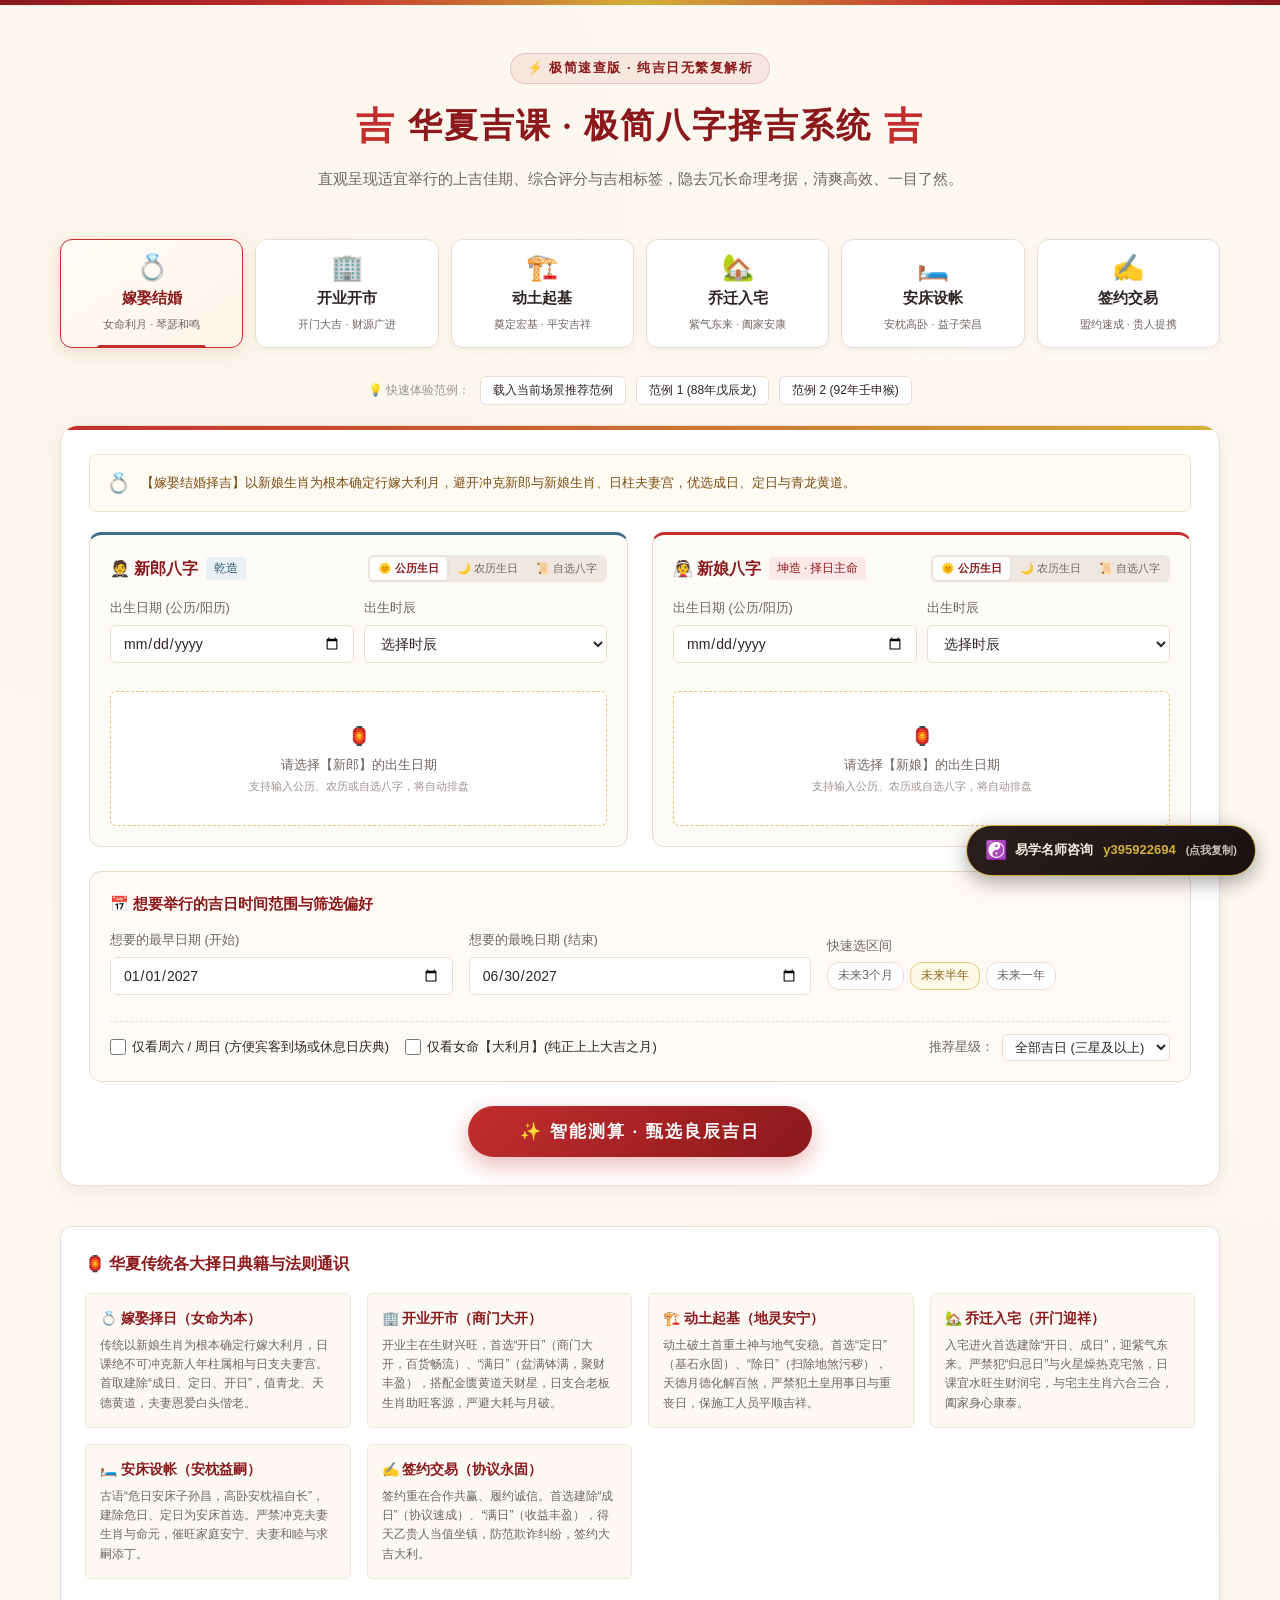
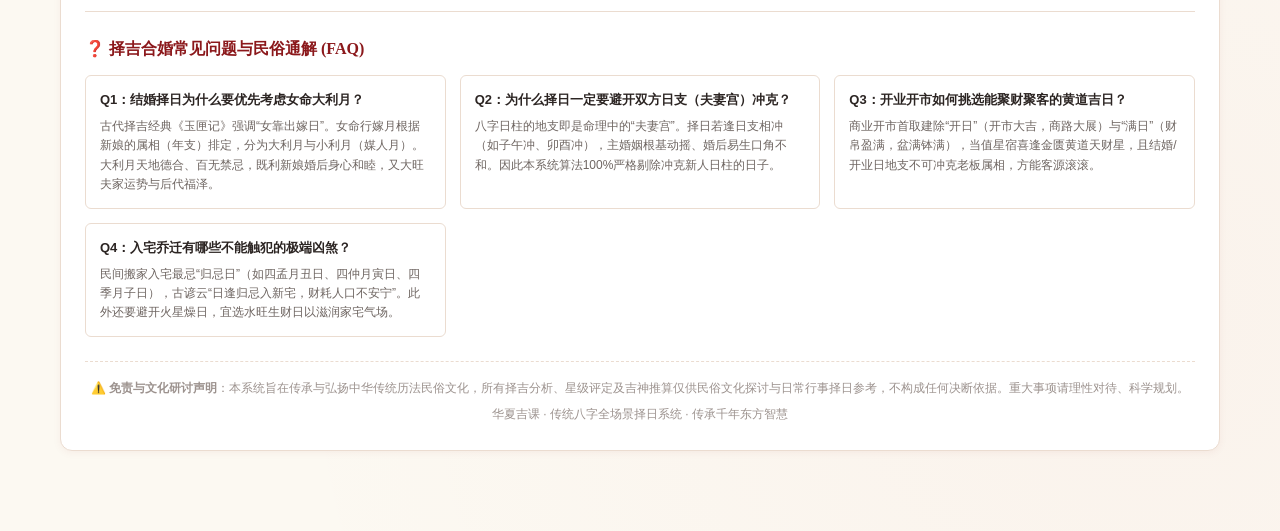
==== commit f131d24e: "fix: remove default date values and avoid auto calculation on initial load" ====
--- a/simple.html
+++ b/simple.html
@@ -196,17 +196,18 @@
             <div class="form-row">
               <div class="form-group" style="flex: 2;">
                 <label for="groomBirthDate">出生日期 (公历/阳历)</label>
-                <input type="date" id="groomBirthDate" class="input-ctrl" value="1996-08-16">
+                <input type="date" id="groomBirthDate" class="input-ctrl">
               </div>
               <div class="form-group" style="flex: 1;">
                 <label for="groomBirthHour">出生时辰</label>
                 <select id="groomBirthHour" class="select-ctrl">
+                  <option value="" disabled selected>选择时辰</option>
                   <option value="0">00:00 (子时)</option>
                   <option value="2">02:00 (丑时)</option>
                   <option value="4">04:00 (寅时)</option>
                   <option value="6">06:00 (卯时)</option>
                   <option value="8">08:00 (辰时)</option>
-                  <option value="10" selected>10:00 (巳时)</option>
+                  <option value="10">10:00 (巳时)</option>
                   <option value="12">12:00 (午时)</option>
                   <option value="14">14:00 (未时)</option>
                   <option value="16">16:00 (申时)</option>
@@ -244,7 +245,7 @@
               </div>
             </div>
             <div class="lunar-converted-tip" id="groomLunarConverted">
-              <span>🔄 换算公历：1996年09月27日</span>
+              <span>🔄 请选择农历出生年月日时</span>
             </div>
           </div>
 
@@ -303,11 +304,12 @@
             <div class="form-row">
               <div class="form-group" style="flex: 2;">
                 <label for="brideBirthDate">出生日期 (公历/阳历)</label>
-                <input type="date" id="brideBirthDate" class="input-ctrl" value="1998-03-20">
+                <input type="date" id="brideBirthDate" class="input-ctrl">
               </div>
               <div class="form-group" style="flex: 1;">
                 <label for="brideBirthHour">出生时辰</label>
                 <select id="brideBirthHour" class="select-ctrl">
+                  <option value="" disabled selected>选择时辰</option>
                   <option value="0">00:00 (子时)</option>
                   <option value="2">02:00 (丑时)</option>
                   <option value="4">04:00 (寅时)</option>
@@ -315,7 +317,7 @@
                   <option value="8">08:00 (辰时)</option>
                   <option value="10">10:00 (巳时)</option>
                   <option value="12">12:00 (午时)</option>
-                  <option value="14" selected>14:00 (未时)</option>
+                  <option value="14">14:00 (未时)</option>
                   <option value="16">16:00 (申时)</option>
                   <option value="18">18:00 (酉时)</option>
                   <option value="20">20:00 (戌时)</option>
@@ -351,7 +353,7 @@
               </div>
             </div>
             <div class="lunar-converted-tip" id="brideLunarConverted">
-              <span>🔄 换算公历：1998年03月20日</span>
+              <span>🔄 请选择农历出生年月日时</span>
             </div>
           </div>
 
@@ -412,17 +414,18 @@
             <div class="form-row">
               <div class="form-group" style="flex: 2;">
                 <label for="singleBirthDate">出生日期 (公历/阳历)</label>
-                <input type="date" id="singleBirthDate" class="input-ctrl" value="1988-06-18">
+                <input type="date" id="singleBirthDate" class="input-ctrl">
               </div>
               <div class="form-group" style="flex: 1;">
                 <label for="singleBirthHour">出生时辰</label>
                 <select id="singleBirthHour" class="select-ctrl">
+                  <option value="" disabled selected>选择时辰</option>
                   <option value="0">00:00 (子时)</option>
                   <option value="2">02:00 (丑时)</option>
                   <option value="4">04:00 (寅时)</option>
                   <option value="6">06:00 (卯时)</option>
                   <option value="8">08:00 (辰时)</option>
-                  <option value="10" selected>10:00 (巳时)</option>
+                  <option value="10">10:00 (巳时)</option>
                   <option value="12">12:00 (午时)</option>
                   <option value="14">14:00 (未时)</option>
                   <option value="16">16:00 (申时)</option>
@@ -460,7 +463,7 @@
               </div>
             </div>
             <div class="lunar-converted-tip" id="singleLunarConverted">
-              <span>🔄 换算公历：1988年06月18日</span>
+              <span>🔄 请选择农历出生年月日时</span>
             </div>
           </div>
 
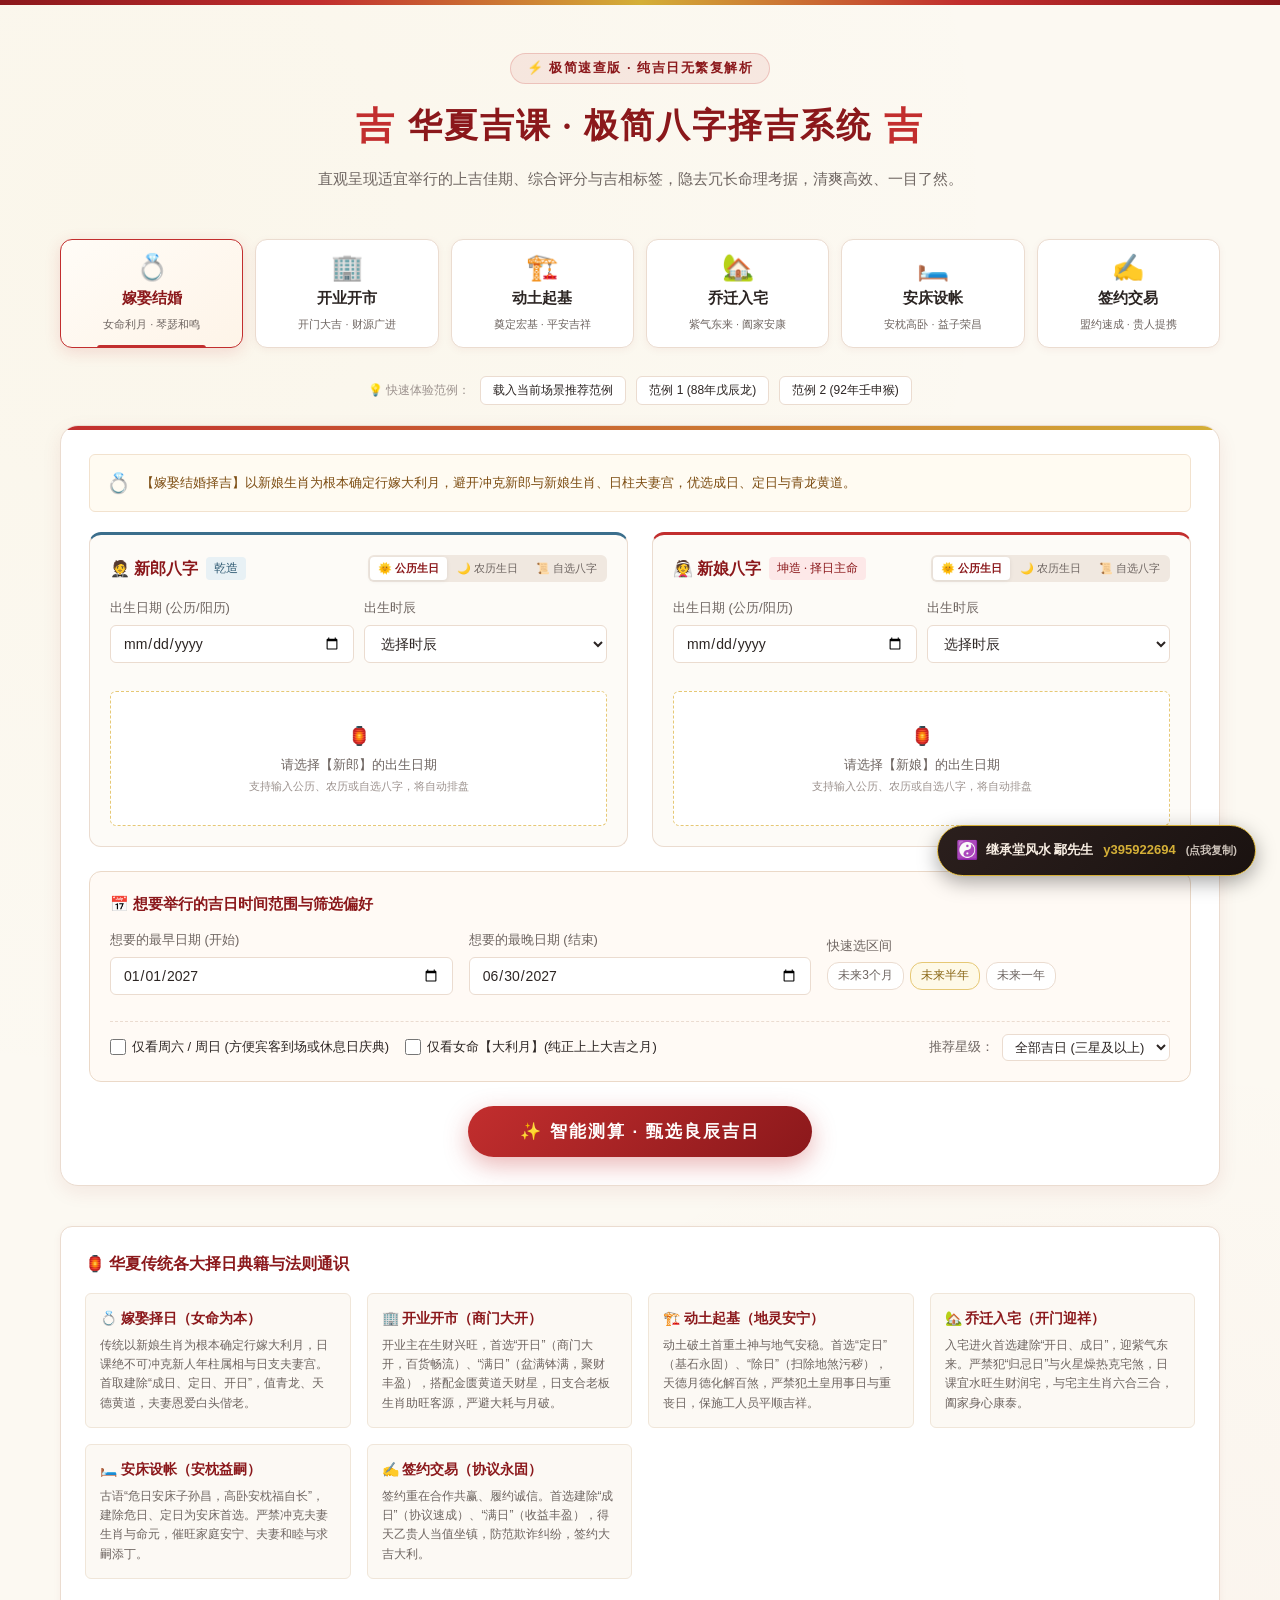
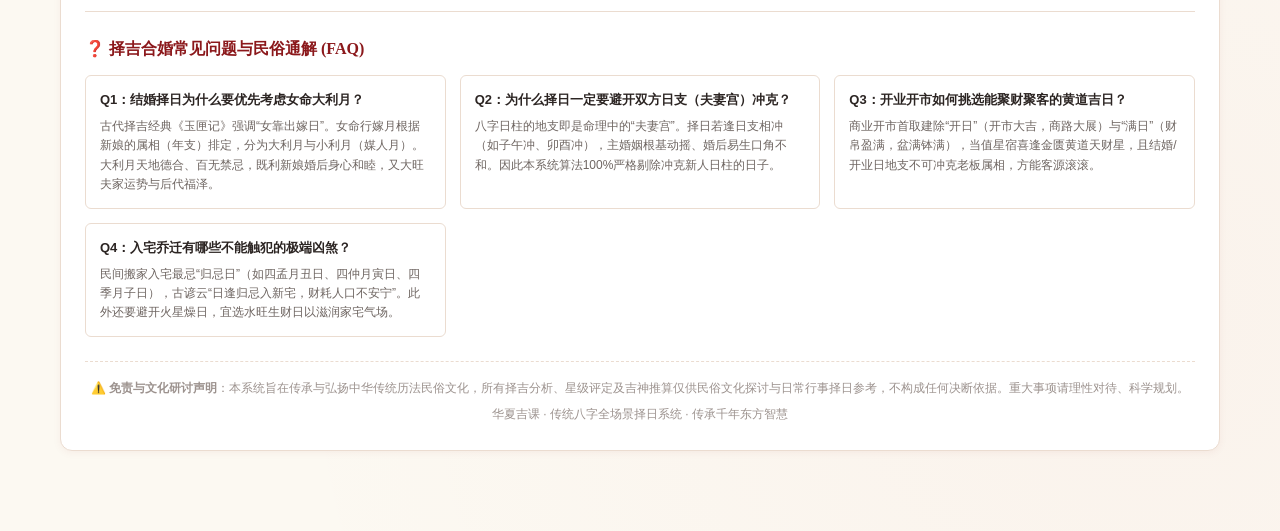
==== commit 6d725608: "feat: update consultant branding to 继承堂风水 鄢先生" ====
--- a/simple.html
+++ b/simple.html
@@ -597,12 +597,12 @@
           <div class="master-ad-title-area">
             <div class="master-bagua-icon">☯️</div>
             <div>
-              <h3>易道通玄 · 名师深度易学一对一咨询</h3>
-              <p>传承正统周易经典 · 依八字命理精算 · 答疑解惑 · 趋吉避凶</p>
+              <h3>继承堂风水 · 鄢先生 易学专项咨询</h3>
+              <p>传承正统周易堪舆 · 阳宅阴宅风水 · 六爻占卜 · 星宿命理精批 · 趋吉避凶</p>
             </div>
           </div>
           <div style="font-size: 12px; color: var(--gold-accent); border: 1px dashed rgba(212, 175, 55, 0.4); padding: 4px 12px; border-radius: 20px;">
-            ✦ 诚心结缘 · 细致详批 ✦
+            ✦ 继承堂正统风水 · 诚心详批 ✦
           </div>
         </div>
 
@@ -642,16 +642,16 @@
 
         <div class="master-contact-bar">
           <div class="contact-left">
-            <span style="font-size: 14px; color: #f0e6d6;">名师个人微信：</span>
+            <span style="font-size: 14px; color: #f0e6d6;">鄢先生个人微信：</span>
             <div class="contact-wechat-box">
               <span style="font-size: 16px;">💬</span>
               <span class="wechat-num" id="wechatNumText">y395922694</span>
             </div>
-            <span style="font-size: 12px; color: #c4b5a5;">(添加时请备注：择日咨询)</span>
+            <span style="font-size: 12px; color: #c4b5a5;">(添加请备注：继承堂风水咨询)</span>
           </div>
           <div>
             <button class="btn-copy-wechat" id="btnCopyWechat" type="button">
-              📋 一键复制微信号添加
+              📋 复制鄢先生微信号
             </button>
           </div>
         </div>
@@ -755,9 +755,9 @@
   </div>
 
   <!-- 右下角悬浮咨询挂件 (可点击复制微信号) -->
-  <div class="floating-consult-pill" id="floatingConsultPill" title="点击一键复制微信号添加名师咨询">
+  <div class="floating-consult-pill" id="floatingConsultPill" title="点击一键复制微信号咨询 继承堂风水 鄢先生">
     <span class="floating-icon">☯️</span>
-    <span>易学名师咨询</span>
+    <span>继承堂风水 鄢先生</span>
     <span class="floating-wechat-highlight">y395922694</span>
     <span style="font-size: 11px; opacity: 0.8; margin-left: 2px;">(点我复制)</span>
   </div>
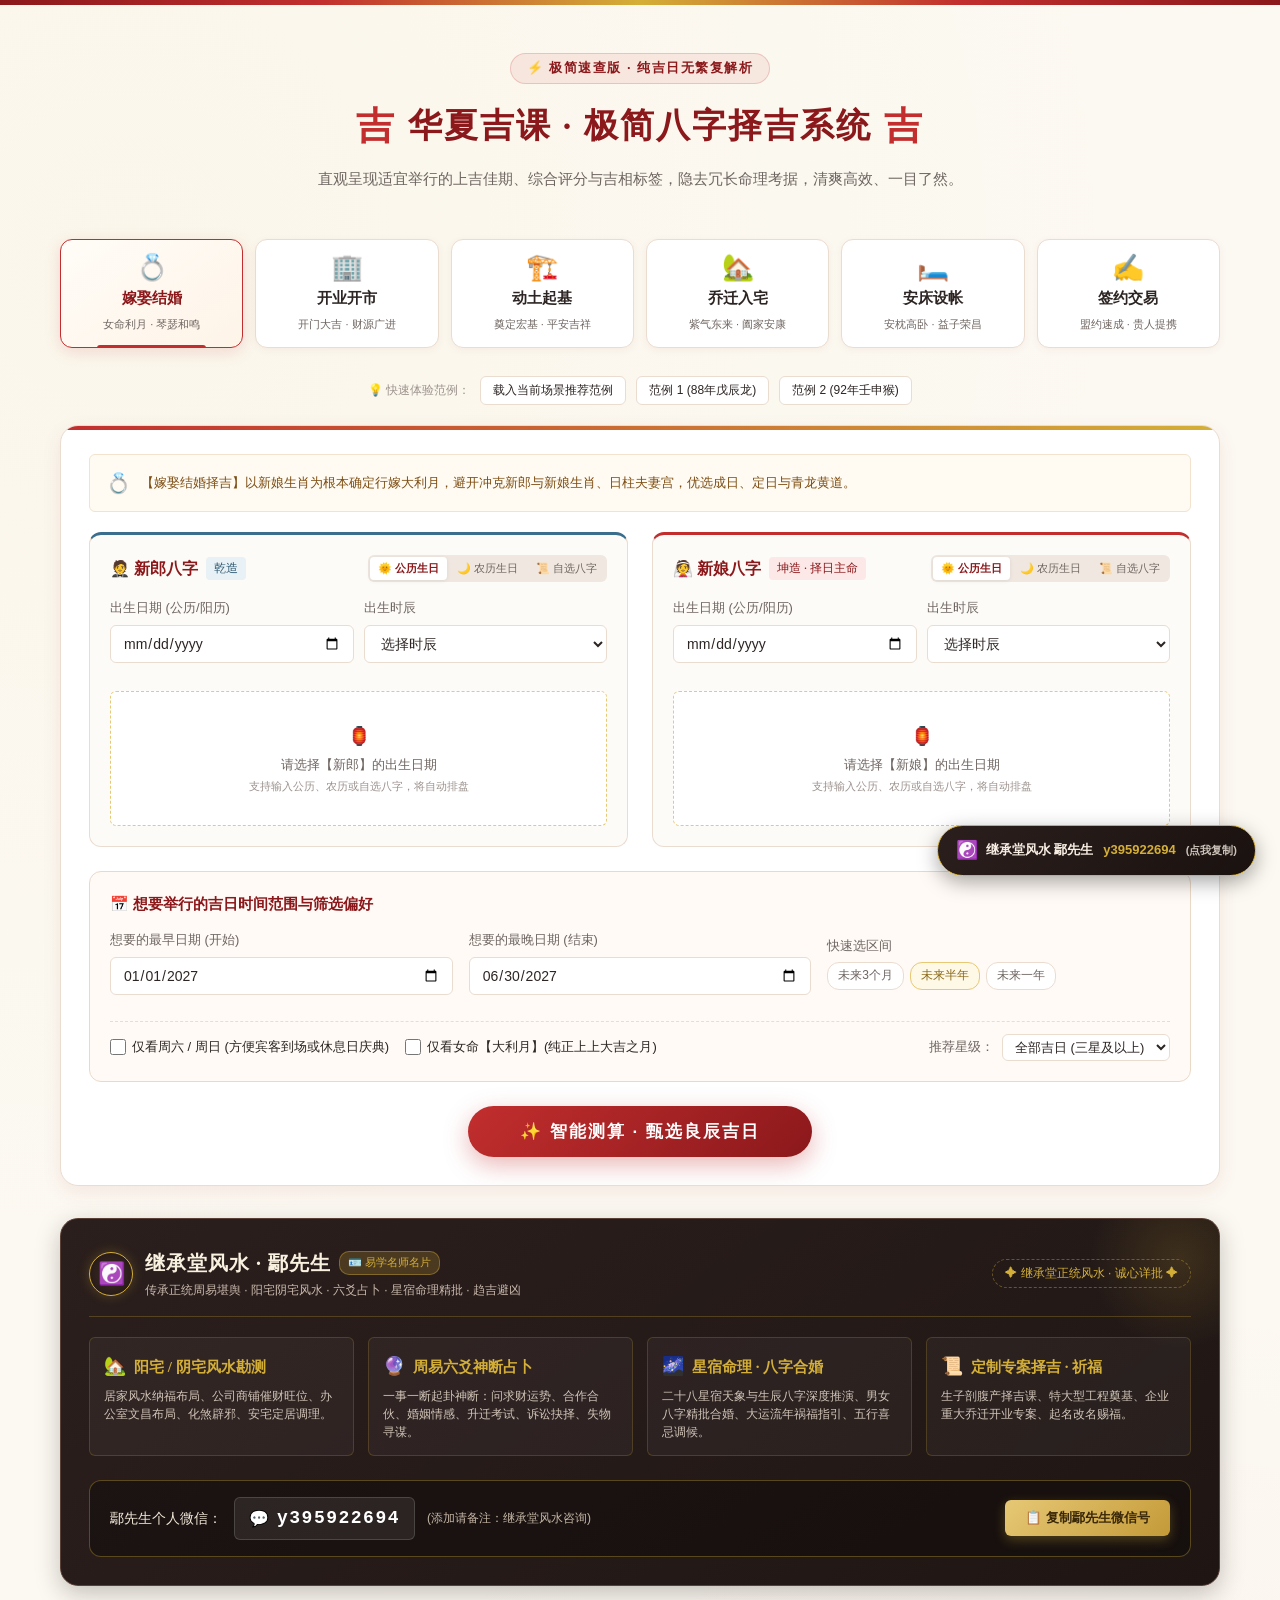
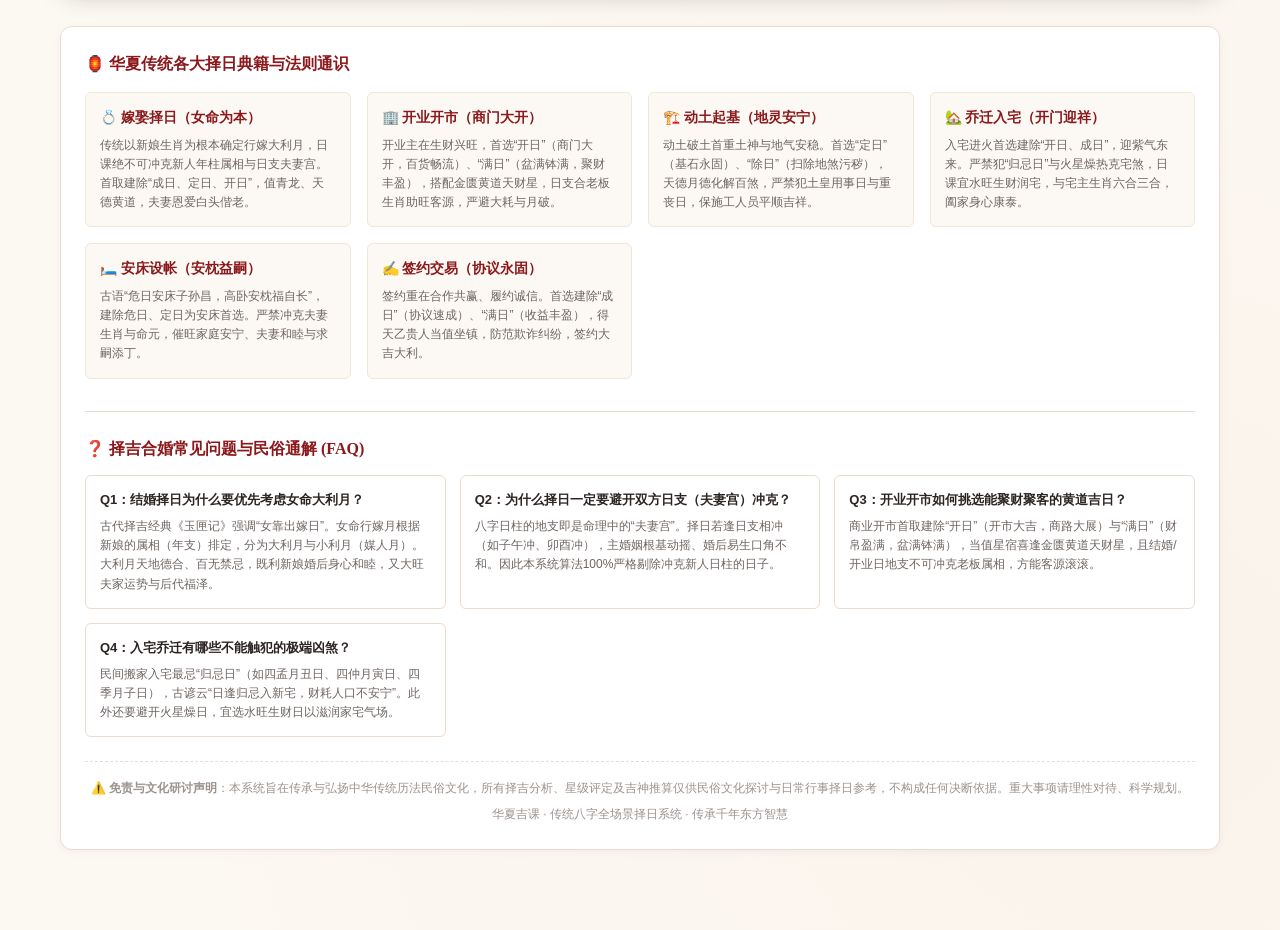
==== commit 3a4f2164: "feat: make 继承堂风水 鄢先生 名片 permanently visible on page" ====
--- a/simple.html
+++ b/simple.html
@@ -590,70 +590,73 @@
 
       <!-- 吉日卡片列表容器 -->
       <div id="datesList" class="dates-list"></div>
-
-      <!-- 易学名师广告与专项咨询卡片 -->
-      <div class="master-ad-card">
-        <div class="master-ad-header">
-          <div class="master-ad-title-area">
-            <div class="master-bagua-icon">☯️</div>
-            <div>
-              <h3>继承堂风水 · 鄢先生 易学专项咨询</h3>
-              <p>传承正统周易堪舆 · 阳宅阴宅风水 · 六爻占卜 · 星宿命理精批 · 趋吉避凶</p>
-            </div>
-          </div>
-          <div style="font-size: 12px; color: var(--gold-accent); border: 1px dashed rgba(212, 175, 55, 0.4); padding: 4px 12px; border-radius: 20px;">
-            ✦ 继承堂正统风水 · 诚心详批 ✦
-          </div>
-        </div>
-
-        <div class="master-services-grid">
-          <div class="service-card-item">
-            <div class="service-card-top">
-              <span class="s-icon">🏡</span>
-              <span class="s-name">阳宅 / 阴宅风水勘测</span>
-            </div>
-            <p>居家风水纳福布局、公司商铺催财旺位、办公室文昌布局、化煞辟邪、安宅定居调理。</p>
-          </div>
-
-          <div class="service-card-item">
-            <div class="service-card-top">
-              <span class="s-icon">🔮</span>
-              <span class="s-name">周易六爻神断占卜</span>
-            </div>
-            <p>一事一断起卦神断：问求财运势、合作合伙、婚姻情感、升迁考试、诉讼抉择、失物寻谋。</p>
-          </div>
-
-          <div class="service-card-item">
-            <div class="service-card-top">
-              <span class="s-icon">🌌</span>
-              <span class="s-name">星宿命理 · 八字合婚</span>
-            </div>
-            <p>二十八星宿天象与生辰八字深度推演、男女八字精批合婚、大运流年祸福指引、五行喜忌调候。</p>
-          </div>
-
-          <div class="service-card-item">
-            <div class="service-card-top">
-              <span class="s-icon">📜</span>
-              <span class="s-name">定制专案择吉 · 祈福</span>
-            </div>
-            <p>生子剖腹产择吉课、特大型工程奠基、企业重大乔迁开业专案、起名改名赐福。</p>
-          </div>
-        </div>
-
-        <div class="master-contact-bar">
-          <div class="contact-left">
-            <span style="font-size: 14px; color: #f0e6d6;">鄢先生个人微信：</span>
-            <div class="contact-wechat-box">
-              <span style="font-size: 16px;">💬</span>
-              <span class="wechat-num" id="wechatNumText">y395922694</span>
-            </div>
-            <span style="font-size: 12px; color: #c4b5a5;">(添加请备注：继承堂风水咨询)</span>
-          </div>
+    </section>
+
+    <!-- 继承堂风水 · 鄢先生 易学名师名片与专项咨询板块 (页面常驻) -->
+    <section class="master-ad-card" id="masterConsultCard">
+      <div class="master-ad-header">
+        <div class="master-ad-title-area">
+          <div class="master-bagua-icon">☯️</div>
           <div>
-            <button class="btn-copy-wechat" id="btnCopyWechat" type="button">
-              📋 复制鄢先生微信号
-            </button>
-          </div>
+            <div style="display: flex; align-items: center; gap: 8px; flex-wrap: wrap;">
+              <h3 style="margin: 0;">继承堂风水 · 鄢先生</h3>
+              <span style="font-size: 11px; background: rgba(212, 175, 55, 0.2); color: var(--gold-accent); border: 1px solid rgba(212, 175, 55, 0.4); padding: 2px 8px; border-radius: 10px;">🪪 易学名师名片</span>
+            </div>
+            <p>传承正统周易堪舆 · 阳宅阴宅风水 · 六爻占卜 · 星宿命理精批 · 趋吉避凶</p>
+          </div>
+        </div>
+        <div style="font-size: 12px; color: var(--gold-accent); border: 1px dashed rgba(212, 175, 55, 0.4); padding: 4px 12px; border-radius: 20px;">
+          ✦ 继承堂正统风水 · 诚心详批 ✦
+        </div>
+      </div>
+
+      <div class="master-services-grid">
+        <div class="service-card-item">
+          <div class="service-card-top">
+            <span class="s-icon">🏡</span>
+            <span class="s-name">阳宅 / 阴宅风水勘测</span>
+          </div>
+          <p>居家风水纳福布局、公司商铺催财旺位、办公室文昌布局、化煞辟邪、安宅定居调理。</p>
+        </div>
+
+        <div class="service-card-item">
+          <div class="service-card-top">
+            <span class="s-icon">🔮</span>
+            <span class="s-name">周易六爻神断占卜</span>
+          </div>
+          <p>一事一断起卦神断：问求财运势、合作合伙、婚姻情感、升迁考试、诉讼抉择、失物寻谋。</p>
+        </div>
+
+        <div class="service-card-item">
+          <div class="service-card-top">
+            <span class="s-icon">🌌</span>
+            <span class="s-name">星宿命理 · 八字合婚</span>
+          </div>
+          <p>二十八星宿天象与生辰八字深度推演、男女八字精批合婚、大运流年祸福指引、五行喜忌调候。</p>
+        </div>
+
+        <div class="service-card-item">
+          <div class="service-card-top">
+            <span class="s-icon">📜</span>
+            <span class="s-name">定制专案择吉 · 祈福</span>
+          </div>
+          <p>生子剖腹产择吉课、特大型工程奠基、企业重大乔迁开业专案、起名改名赐福。</p>
+        </div>
+      </div>
+
+      <div class="master-contact-bar">
+        <div class="contact-left">
+          <span style="font-size: 14px; color: #f0e6d6;">鄢先生个人微信：</span>
+          <div class="contact-wechat-box">
+            <span style="font-size: 16px;">💬</span>
+            <span class="wechat-num" id="wechatNumText">y395922694</span>
+          </div>
+          <span style="font-size: 12px; color: #c4b5a5;">(添加请备注：继承堂风水咨询)</span>
+        </div>
+        <div>
+          <button class="btn-copy-wechat" id="btnCopyWechat" type="button">
+            📋 复制鄢先生微信号
+          </button>
         </div>
       </div>
     </section>
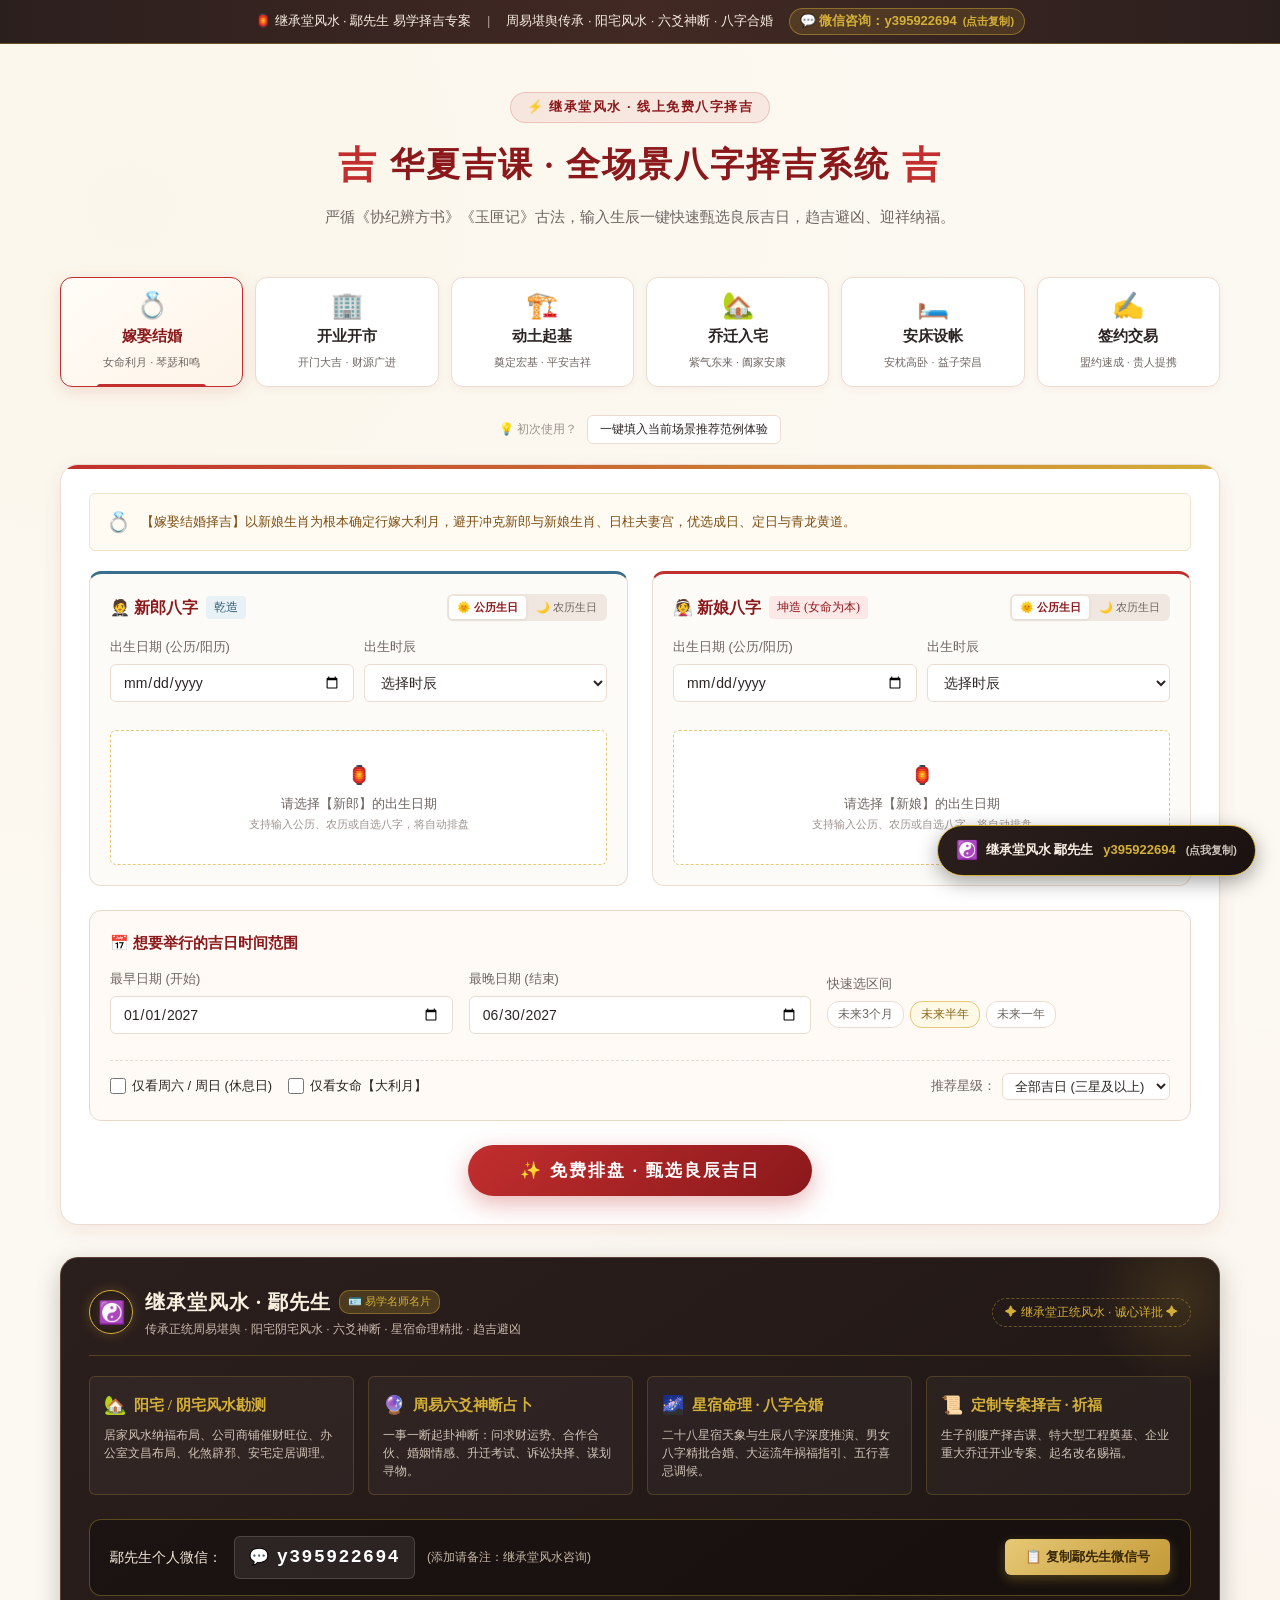
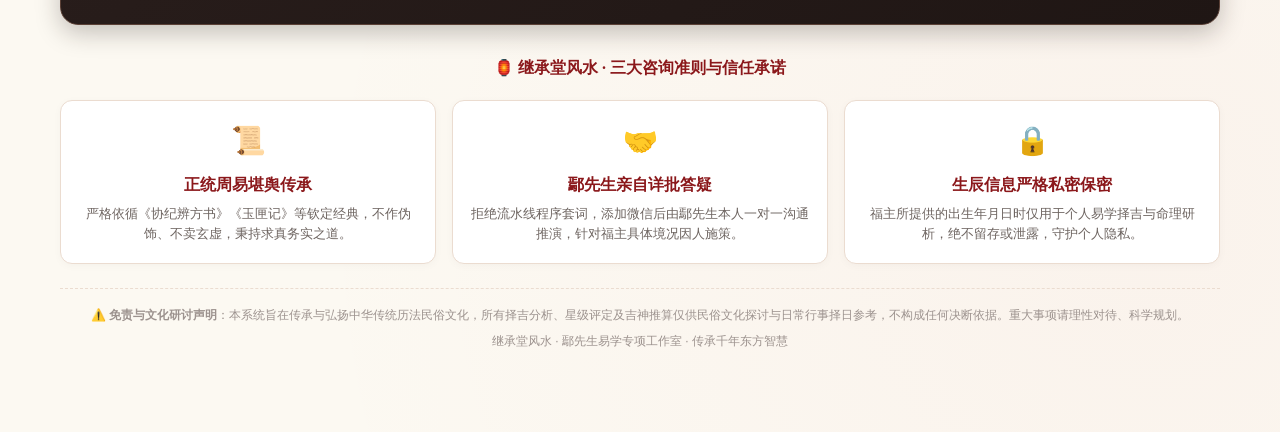
==== commit c1c801c1: "feat: restructure simple.html into high-converting lead generation landing page" ====
--- a/simple.html
+++ b/simple.html
@@ -3,121 +3,53 @@
 <head>
   <meta charset="UTF-8">
   <meta name="viewport" content="width=device-width, initial-scale=1.0, maximum-scale=5.0">
-  <title>结婚吉日极简速查_全场景八字择吉 (纯享无解析版) - 华夏吉课</title>
+  <title>八字择吉日免费测算_继承堂风水 · 鄢先生 (极简引流版)</title>
   
   <!-- 基础 SEO Meta 标签 -->
-  <meta name="description" content="华夏吉课是专业的八字择日与黄道吉日查询工具。传承《协纪辨方书》《玉匣记》传统古法，支持结婚嫁娶、开业开市、动土起基、乔迁入宅、安床设帐、签约交易全场景择吉。输入男女八字或农历生日，智能推算女命大利月、地支六合三合、建除十二神与青龙黄道，严审避冲煞，全维度深度标注适宜原因。">
-  <meta name="keywords" content="结婚择日,结婚吉日查询,八字合婚,嫁娶择日,开业吉日,动土吉日,乔迁吉日,入宅黄道吉日,安床吉日,签约吉日,生辰八字择日,女命大利月,老黄历吉日,协纪辨方书,玉匣记,风水堪舆,六爻占卜,星宿命理">
-  <meta name="author" content="华夏吉课 · 传统八字择吉系统">
-  <meta name="robots" content="index, follow, max-snippet:-1, max-image-preview:large, max-video-preview:-1">
-  <meta name="renderer" content="webkit">
-  <meta name="force-rendering" content="webkit">
-  <meta http-equiv="X-UA-Compatible" content="IE=edge,chrome=1">
+  <meta name="description" content="继承堂风水·鄢先生八字全场景择日工具。传承《协纪辨方书》《玉匣记》传统古法，支持结婚嫁娶、开业开市、动土起基、乔迁入宅、安床设帐、签约交易。一键快速排定吉日，添加鄢先生微信 y395922694 享受一对一八字吉课核准与时辰推算。">
+  <meta name="keywords" content="结婚择日,八字合婚,开业吉日,动土吉日,乔迁入宅,安床吉日,签约吉日,黄道吉日查询,继承堂风水,鄢先生,风水堪舆,六爻占卜">
+  <meta name="author" content="继承堂风水 · 鄢先生">
+  <meta name="robots" content="index, follow">
   
   <!-- 移动端与品牌色彩 -->
   <meta name="theme-color" content="#8b181b">
   <meta name="apple-mobile-web-app-capable" content="yes">
   <meta name="apple-mobile-web-app-status-bar-style" content="black-translucent">
-  <meta name="apple-mobile-web-app-title" content="华夏吉课">
+  <meta name="apple-mobile-web-app-title" content="继承堂风水择吉">
   <meta name="format-detection" content="telephone=no, email=no">
 
-  <!-- Open Graph 社交媒体富媒体分享协议 (微信、朋友圈、QQ、微博、Facebook等) -->
+  <!-- Open Graph 社交媒体富媒体分享协议 (微信、朋友圈、QQ、微博等) -->
   <meta property="og:type" content="website">
-  <meta property="og:title" content="华夏吉课 · 专业八字合婚结婚择日与全场景黄道吉日查询">
-  <meta property="og:description" content="传承《协纪辨方书》《玉匣记》千年古法，输入男女双方八字或公农历生日，智能推算女命利月、三合六合、青龙黄道，全维度深度标注适宜原因。">
-  <meta property="og:site_name" content="华夏吉课">
+  <meta property="og:title" content="八字择吉日免费测算 · 继承堂风水 鄢先生">
+  <meta property="og:description" content="传承千年周易古法，智能推选嫁娶、开业、动土、乔迁良辰吉日。添加鄢先生个人微信 y395922694 免费核准本命八字吉课！">
+  <meta property="og:site_name" content="继承堂风水">
   <meta property="og:locale" content="zh_CN">
-
-  <!-- Twitter Card 协议 -->
-  <meta name="twitter:card" content="summary_large_image">
-  <meta name="twitter:title" content="华夏吉课 · 专业八字合婚结婚择日与全场景黄道吉日查询">
-  <meta name="twitter:description" content="传承《协纪辨方书》《玉匣记》千年古法，智能测算嫁娶、开业、动土、入宅良辰吉日。">
-
-  <!-- 结构化数据 Schema.org (JSON-LD) 搜索引擎富摘要 -->
-  <script type="application/ld+json">
-  {
-    "@context": "https://schema.org",
-    "@graph": [
-      {
-        "@type": "WebApplication",
-        "@id": "#webapp",
-        "name": "华夏吉课全场景八字择日系统",
-        "url": "",
-        "applicationCategory": "LifestyleApplication",
-        "operatingSystem": "All",
-        "browserRequirements": "Requires JavaScript. Requires HTML5.",
-        "description": "基于生辰八字与传统历法典籍《协纪辨方书》《玉匣记》的嫁娶、开业、动土、乔迁、安床、签约全场景择吉系统。",
-        "offers": {
-          "@type": "Offer",
-          "price": "0",
-          "priceCurrency": "CNY"
-        },
-        "aggregateRating": {
-          "@type": "AggregateRating",
-          "ratingValue": "4.9",
-          "ratingCount": "1280",
-          "bestRating": "5",
-          "worstRating": "1"
-        }
-      },
-      {
-        "@type": "FAQPage",
-        "@id": "#faq",
-        "mainEntity": [
-          {
-            "@type": "Question",
-            "name": "结婚择日为什么要以女方八字为主？",
-            "acceptedAnswer": {
-              "@type": "Answer",
-              "text": "民间择吉古语云：‘子靠出生时，女靠出嫁日’。传统中国嫁娶择日学以新娘生肖为根本确定行嫁‘大利月’与‘小利月’，大利月大吉无忌，最利新娘身心安康与夫家运势昌隆。"
-            }
-          },
-          {
-            "@type": "Question",
-            "name": "结婚日课必须避开哪些凶煞？",
-            "acceptedAnswer": {
-              "@type": "Answer",
-              "text": "结婚日课逢冲必避：1. 严禁冲克新郎年柱生肖与新娘年柱生肖；2. 严禁冲克双方日柱夫妻宫；3. 避开流年岁破日与当月月破大耗日；4. 避开杨公十三忌与红沙大煞。"
-            }
-          },
-          {
-            "@type": "Question",
-            "name": "开业开市如何挑选上吉日子？",
-            "acceptedAnswer": {
-              "@type": "Answer",
-              "text": "开业开市首重商门大开与聚财丰厚。建除十二星首选‘开日’（开市大吉，客源广进）、‘满日’（丰满聚财，盆满钵满）、‘成日’（事功圆满）；值神喜逢金匮黄道天财星，日支合老板生肖助旺客源。"
-            }
-          },
-          {
-            "@type": "Question",
-            "name": "乔迁入宅择日有哪些核心规矩？",
-            "acceptedAnswer": {
-              "@type": "Answer",
-              "text": "乔迁入宅首取建除‘开日’与‘成日’，迎紫气东来。特别注意必须100%避开‘归忌日’与火星燥热克宅煞，日课宜水旺生财润泽家运，且日支不可冲克房主生肖。"
-            }
-          }
-        ]
-      }
-    ]
-  }
-  </script>
 
   <link rel="stylesheet" href="css/style.css">
 </head>
 <body data-mode="simple">
-  <div class="top-decor-bar"></div>
+  <!-- 顶部引流快捷条 -->
+  <div class="lead-top-bar">
+    <span>🏮 继承堂风水 · 鄢先生 易学择吉专案</span>
+    <span style="opacity: 0.6;">|</span>
+    <span>周易堪舆传承 · 阳宅风水 · 六爻神断 · 八字合婚</span>
+    <div class="lead-top-pill" id="topPillWechat" title="点击复制鄢先生微信">
+      <span>💬 微信咨询：y395922694</span>
+      <span style="font-size: 11px;">(点击复制)</span>
+    </div>
+  </div>
 
   <div class="container">
     <!-- Header 头部 -->
     <header class="header">
-      <div class="brand-badge">⚡ 极简速查版 · 纯吉日无繁复解析</div>
+      <div class="brand-badge">⚡ 继承堂风水 · 线上免费八字择吉</div>
       <h1>
         <span class="ji-char">吉</span>
-        华夏吉课 · 极简八字择吉系统
+        华夏吉课 · 全场景八字择吉系统
         <span class="ji-char">吉</span>
       </h1>
       <p class="subtitle">
-        直观呈现适宜举行的上吉佳期、综合评分与吉相标签，隐去冗长命理考据，清爽高效、一目了然。
+        严循《协纪辨方书》《玉匣记》古法，输入生辰一键快速甄选良辰吉日，趋吉避凶、迎祥纳福。
       </p>
     </header>
 
@@ -157,12 +89,10 @@
       </div>
     </nav>
 
-    <!-- 范例载入栏 -->
-    <div class="demo-bar">
-      <span class="demo-title">💡 快速体验范例：</span>
-      <button id="btnDemoGeneral" class="btn btn-outline btn-sm">载入当前场景推荐范例</button>
-      <button id="btnDemoPreset1" class="btn btn-outline btn-sm">范例 1 (88年戊辰龙)</button>
-      <button id="btnDemoPreset2" class="btn btn-outline btn-sm">范例 2 (92年壬申猴)</button>
+    <!-- 快速体验范例 -->
+    <div class="demo-bar" style="justify-content: center;">
+      <span class="demo-title">💡 初次使用？</span>
+      <button id="btnDemoGeneral" class="btn btn-outline btn-sm">一键填入当前场景推荐范例体验</button>
     </div>
 
     <!-- 主输入面板 -->
@@ -187,7 +117,7 @@
             <div class="mode-switch">
               <button id="groomModeSolar" class="mode-btn active" type="button">🌞 公历生日</button>
               <button id="groomModeLunar" class="mode-btn" type="button">🌙 农历生日</button>
-              <button id="groomModeBazi" class="mode-btn" type="button">📜 自选八字</button>
+              <button id="groomModeBazi" class="mode-btn" type="button" style="display: none;">📜 自选八字</button>
             </div>
           </div>
 
@@ -249,38 +179,7 @@
             </div>
           </div>
 
-          <div id="groomBaziForm" style="display: none;">
-            <div class="form-row" style="grid-template-columns: repeat(4, 1fr);">
-              <div class="form-group">
-                <label>年柱</label>
-                <div style="display: flex; gap: 4px;">
-                  <select id="groomYearGan" class="select-ctrl"></select>
-                  <select id="groomYearZhi" class="select-ctrl"></select>
-                </div>
-              </div>
-              <div class="form-group">
-                <label>月柱</label>
-                <div style="display: flex; gap: 4px;">
-                  <select id="groomMonthGan" class="select-ctrl"></select>
-                  <select id="groomMonthZhi" class="select-ctrl"></select>
-                </div>
-              </div>
-              <div class="form-group">
-                <label>日柱</label>
-                <div style="display: flex; gap: 4px;">
-                  <select id="groomDayGan" class="select-ctrl"></select>
-                  <select id="groomDayZhi" class="select-ctrl"></select>
-                </div>
-              </div>
-              <div class="form-group">
-                <label>时柱</label>
-                <div style="display: flex; gap: 4px;">
-                  <select id="groomHourGan" class="select-ctrl"></select>
-                  <select id="groomHourZhi" class="select-ctrl"></select>
-                </div>
-              </div>
-            </div>
-          </div>
+          <div id="groomBaziForm" style="display: none;"></div>
 
           <div id="groomPreviewPillars" class="bazi-pillars-preview"></div>
         </section>
@@ -290,12 +189,12 @@
           <div class="box-title">
             <div class="title-left">
               <span>👰 新娘八字</span>
-              <span class="gender-tag">坤造 · 择日主命</span>
+              <span class="gender-tag">坤造 (女命为本)</span>
             </div>
             <div class="mode-switch">
               <button id="brideModeSolar" class="mode-btn active" type="button">🌞 公历生日</button>
               <button id="brideModeLunar" class="mode-btn" type="button">🌙 农历生日</button>
-              <button id="brideModeBazi" class="mode-btn" type="button">📜 自选八字</button>
+              <button id="brideModeBazi" class="mode-btn" type="button" style="display: none;">📜 自选八字</button>
             </div>
           </div>
 
@@ -357,38 +256,7 @@
             </div>
           </div>
 
-          <div id="brideBaziForm" style="display: none;">
-            <div class="form-row" style="grid-template-columns: repeat(4, 1fr);">
-              <div class="form-group">
-                <label>年柱</label>
-                <div style="display: flex; gap: 4px;">
-                  <select id="brideYearGan" class="select-ctrl"></select>
-                  <select id="brideYearZhi" class="select-ctrl"></select>
-                </div>
-              </div>
-              <div class="form-group">
-                <label>月柱</label>
-                <div style="display: flex; gap: 4px;">
-                  <select id="brideMonthGan" class="select-ctrl"></select>
-                  <select id="brideMonthZhi" class="select-ctrl"></select>
-                </div>
-              </div>
-              <div class="form-group">
-                <label>日柱</label>
-                <div style="display: flex; gap: 4px;">
-                  <select id="brideDayGan" class="select-ctrl"></select>
-                  <select id="brideDayZhi" class="select-ctrl"></select>
-                </div>
-              </div>
-              <div class="form-group">
-                <label>时柱</label>
-                <div style="display: flex; gap: 4px;">
-                  <select id="brideHourGan" class="select-ctrl"></select>
-                  <select id="brideHourZhi" class="select-ctrl"></select>
-                </div>
-              </div>
-            </div>
-          </div>
+          <div id="brideBaziForm" style="display: none;"></div>
 
           <div id="bridePreviewPillars" class="bazi-pillars-preview"></div>
         </section>
@@ -399,21 +267,20 @@
         <section class="gender-box primary-person">
           <div class="box-title">
             <div class="title-left">
-              <span id="singlePersonRoleLabel">👤 福主 / 主事者八字</span>
-              <span class="gender-tag" id="singlePersonRoleBadge">主命福主</span>
+              <span id="singlePersonRoleLabel">👤 福主生辰</span>
+              <span class="gender-tag" id="singlePersonRoleBadge">主事者</span>
             </div>
             <div class="mode-switch">
               <button id="singleModeSolar" class="mode-btn active" type="button">🌞 公历生日</button>
               <button id="singleModeLunar" class="mode-btn" type="button">🌙 农历生日</button>
-              <button id="singleModeBazi" class="mode-btn" type="button">📜 自选八字</button>
-            </div>
-          </div>
-
-          <!-- 单人公历输入 -->
+              <button id="singleModeBazi" class="mode-btn" type="button" style="display: none;">📜 自选八字</button>
+            </div>
+          </div>
+
           <div id="singleSolarForm">
             <div class="form-row">
               <div class="form-group" style="flex: 2;">
-                <label for="singleBirthDate">出生日期 (公历/阳历)</label>
+                <label for="singleBirthDate">主事者出生日期 (公历/阳历)</label>
                 <input type="date" id="singleBirthDate" class="input-ctrl">
               </div>
               <div class="form-group" style="flex: 1;">
@@ -437,7 +304,6 @@
             </div>
           </div>
 
-          <!-- 单人农历输入 -->
           <div id="singleLunarForm" style="display: none;">
             <div class="form-row" style="grid-template-columns: 1.3fr 1.2fr 1fr 1.1fr;">
               <div class="form-group">
@@ -467,56 +333,25 @@
             </div>
           </div>
 
-          <div id="singleBaziForm" style="display: none;">
-            <div class="form-row" style="grid-template-columns: repeat(4, 1fr);">
-              <div class="form-group">
-                <label>年柱</label>
-                <div style="display: flex; gap: 4px;">
-                  <select id="singleYearGan" class="select-ctrl"></select>
-                  <select id="singleYearZhi" class="select-ctrl"></select>
-                </div>
-              </div>
-              <div class="form-group">
-                <label>月柱</label>
-                <div style="display: flex; gap: 4px;">
-                  <select id="singleMonthGan" class="select-ctrl"></select>
-                  <select id="singleMonthZhi" class="select-ctrl"></select>
-                </div>
-              </div>
-              <div class="form-group">
-                <label>日柱</label>
-                <div style="display: flex; gap: 4px;">
-                  <select id="singleDayGan" class="select-ctrl"></select>
-                  <select id="singleDayZhi" class="select-ctrl"></select>
-                </div>
-              </div>
-              <div class="form-group">
-                <label>时柱</label>
-                <div style="display: flex; gap: 4px;">
-                  <select id="singleHourGan" class="select-ctrl"></select>
-                  <select id="singleHourZhi" class="select-ctrl"></select>
-                </div>
-              </div>
-            </div>
-          </div>
+          <div id="singleBaziForm" style="display: none;"></div>
 
           <div id="singlePreviewPillars" class="bazi-pillars-preview"></div>
         </section>
       </div>
 
-      <!-- 时间范围与偏好设置区 -->
+      <!-- 时间范围设置区 -->
       <section class="settings-section">
         <div class="section-title">
-          <span>📅 想要举行的吉日时间范围与筛选偏好</span>
+          <span>📅 想要举行的吉日时间范围</span>
         </div>
 
         <div class="filter-row">
           <div class="form-group">
-            <label for="weddingStartDate">想要的最早日期 (开始)</label>
+            <label for="weddingStartDate">最早日期 (开始)</label>
             <input type="date" id="weddingStartDate" class="input-ctrl">
           </div>
           <div class="form-group">
-            <label for="weddingEndDate">想要的最晚日期 (结束)</label>
+            <label for="weddingEndDate">最晚日期 (结束)</label>
             <input type="date" id="weddingEndDate" class="input-ctrl">
           </div>
           <div class="form-group">
@@ -529,17 +364,16 @@
           </div>
         </div>
 
-        <!-- 偏好复选框 -->
         <div class="checkbox-group">
           <label class="checkbox-item">
             <input type="checkbox" id="optWeekendOnly">
-            <span>仅看周六 / 周日 (方便宾客到场或休息日庆典)</span>
+            <span>仅看周六 / 周日 (休息日)</span>
           </label>
           <label class="checkbox-item" id="optDaLiItem">
             <input type="checkbox" id="optDaLiOnly">
-            <span>仅看女命【大利月】(纯正上上大吉之月)</span>
+            <span>仅看女命【大利月】</span>
           </label>
-          <div style="display: inline-flex; align-items: center; gap: 8px; margin-left: auto;">
+          <div style="display: inline-flex; align-items: center; gap: 6px; margin-left: auto;">
             <label for="optMinStar" style="font-size: 13px; color: var(--text-muted); margin: 0;">推荐星级：</label>
             <select id="optMinStar" class="select-ctrl" style="width: auto; padding: 4px 8px; font-size: 13px;">
               <option value="0">全部吉日 (三星及以上)</option>
@@ -553,13 +387,13 @@
       <!-- 运算触发大按钮 -->
       <div class="action-center">
         <button id="btnCalculate" class="btn btn-calculate" type="button">
-          ✨ 智能测算 · 甄选良辰吉日
+          ✨ 免费排盘 · 甄选良辰吉日
         </button>
       </div>
     </main>
 
-    <!-- 结果展示区域 -->
-    <section id="resultsContainer" class="results-container">
+    <!-- 结果展示区域 (测算后展示) -->
+    <section id="resultsContainer" class="results-container" style="display: none;">
       <div class="results-header-card">
         <div class="results-summary">
           <h2>
@@ -575,7 +409,6 @@
             <option value="scoreDesc">按综合吉度评分 (大吉优先)</option>
             <option value="dateAsc">按时间先后顺序 (由近到远)</option>
           </select>
-          <button id="btnPrintAll" class="btn btn-outline btn-sm">🖨️ 打印 / 导出清单</button>
         </div>
       </div>
 
@@ -584,15 +417,56 @@
         <div class="disclaimer-icon">💡</div>
         <div class="disclaimer-content">
           <strong>民俗择吉与参考说明：</strong>
-          本系统择日测算依据中华传统历法典籍《协纪辨方书》《玉匣记》排盘逻辑生成，推算评级与适宜方面<strong>仅供民俗文化研讨与日常行事择日参考</strong>。天时利在人和，遇重大人生大事建议兼顾现实条件、统筹考量。
-        </div>
-      </div>
-
-      <!-- 吉日卡片列表容器 -->
+          系统依据《协纪辨方书》《玉匣记》排盘，推算星级仅供民俗文化探讨与日常行事择日参考。
+        </div>
+      </div>
+
+      <!-- 吉日卡片列表容器 (极简网格模式) -->
       <div id="datesList" class="dates-list"></div>
+
+      <!-- 🔥 核心引流卡 (Lead Magnet) 引导添加鄢先生微信 -->
+      <div class="lead-conversion-card">
+        <div class="lead-conversion-header">
+          <span style="font-size: 26px;">⚖️</span>
+          <div>
+            <h3>鄢先生提示：黄道通用吉日 ≠ 个人专属用课！</h3>
+            <p style="font-size: 12px; color: #7a5840; margin-top: 2px;">
+              每个人的八字喜用神与刑冲克害千差万别。若吉日暗冲本命或夫妻宫，易生波折。大事用课切莫草率！
+            </p>
+          </div>
+        </div>
+
+        <div class="lead-conversion-points">
+          <div class="lead-point-item">
+            <strong>1. 免费核验八字冲煞</strong><br>
+            添加鄢先生微信，免费帮您核验所选吉日是否暗冲双方生肖、日柱夫妻宫或父母属相。
+          </div>
+          <div class="lead-point-item">
+            <strong>2. 精准推算行事黄金吉时</strong><br>
+            吉日须配良时！为您推算当天开业/迎亲/动土的具体吉时时辰，避开暗藏凶煞。
+          </div>
+          <div class="lead-point-item">
+            <strong>3. 风水调理与避煞宜忌</strong><br>
+            结合宅主命局与方位气场，免费指点安床乔迁或开市祈福的风水避煞要领。
+          </div>
+        </div>
+
+        <div class="lead-action-bar">
+          <div style="display: flex; align-items: center; gap: 10px;">
+            <span style="font-size: 22px;">💬</span>
+            <div>
+              <div style="font-size: 12px; color: var(--text-muted);">鄢先生个人微信 (点击一键复制)：</div>
+              <div style="font-size: 19px; font-weight: 700; color: #8b181b; letter-spacing: 1.5px; font-family: monospace;">y395922694</div>
+            </div>
+          </div>
+          <button class="lead-action-btn" id="btnCopyWechatResult" type="button">
+            📋 点击复制微信号添加鄢先生
+          </button>
+        </div>
+      </div>
     </section>
 
-    <!-- 继承堂风水 · 鄢先生 易学名师名片与专项咨询板块 (页面常驻) -->
+    <!-- 继承堂风水 · 鄢先生 专属名片与业务矩阵 (页面常驻) -->
     <section class="master-ad-card" id="masterConsultCard">
       <div class="master-ad-header">
         <div class="master-ad-title-area">
@@ -602,7 +476,7 @@
               <h3 style="margin: 0;">继承堂风水 · 鄢先生</h3>
               <span style="font-size: 11px; background: rgba(212, 175, 55, 0.2); color: var(--gold-accent); border: 1px solid rgba(212, 175, 55, 0.4); padding: 2px 8px; border-radius: 10px;">🪪 易学名师名片</span>
             </div>
-            <p>传承正统周易堪舆 · 阳宅阴宅风水 · 六爻占卜 · 星宿命理精批 · 趋吉避凶</p>
+            <p>传承正统周易堪舆 · 阳宅阴宅风水 · 六爻神断 · 星宿命理精批 · 趋吉避凶</p>
           </div>
         </div>
         <div style="font-size: 12px; color: var(--gold-accent); border: 1px dashed rgba(212, 175, 55, 0.4); padding: 4px 12px; border-radius: 20px;">
@@ -624,7 +498,7 @@
             <span class="s-icon">🔮</span>
             <span class="s-name">周易六爻神断占卜</span>
           </div>
-          <p>一事一断起卦神断：问求财运势、合作合伙、婚姻情感、升迁考试、诉讼抉择、失物寻谋。</p>
+          <p>一事一断起卦神断：问求财运势、合作合伙、婚姻情感、升迁考试、诉讼抉择、谋划寻物。</p>
         </div>
 
         <div class="service-card-item">
@@ -661,99 +535,34 @@
       </div>
     </section>
 
-    <!-- 传统择日文化科普区 -->
-    <footer class="knowledge-section">
-      <h3 style="font-family: var(--font-serif); color: var(--deep-red); font-size: 16px;">
-        🏮 华夏传统各大择日典籍与法则通识
+    <!-- 极简信任背书 (替代冗长的古书论文与FAQ) -->
+    <section class="trust-commit-section" style="margin-top: 30px;">
+      <h3 style="font-family: var(--font-serif); color: var(--deep-red); font-size: 16px; text-align: center; margin-bottom: 16px;">
+        🏮 继承堂风水 · 三大咨询准则与信任承诺
       </h3>
-      <div class="knowledge-grid">
-        <div class="know-item">
-          <h4>💍 嫁娶择日（女命为本）</h4>
-          <p>
-            传统以新娘生肖为根本确定行嫁大利月，日课绝不可冲克新人年柱属相与日支夫妻宫。首取建除“成日、定日、开日”，值青龙、天德黄道，夫妻恩爱白头偕老。
-          </p>
-        </div>
-        <div class="know-item">
-          <h4>🏢 开业开市（商门大开）</h4>
-          <p>
-            开业主在生财兴旺，首选“开日”（商门大开，百货畅流）、“满日”（盆满钵满，聚财丰盈），搭配金匮黄道天财星，日支合老板生肖助旺客源，严避大耗与月破。
-          </p>
-        </div>
-        <div class="know-item">
-          <h4>🏗️ 动土起基（地灵安宁）</h4>
-          <p>
-            动土破土首重土神与地气安稳。首选“定日”（基石永固）、“除日”（扫除地煞污秽），天德月德化解百煞，严禁犯土皇用事日与重丧日，保施工人员平顺吉祥。
-          </p>
-        </div>
-        <div class="know-item">
-          <h4>🏡 乔迁入宅（开门迎祥）</h4>
-          <p>
-            入宅进火首选建除“开日、成日”，迎紫气东来。严禁犯“归忌日”与火星燥热克宅煞，日课宜水旺生财润宅，与宅主生肖六合三合，阖家身心康泰。
-          </p>
-        </div>
-        <div class="know-item">
-          <h4>🛏️ 安床设帐（安枕益嗣）</h4>
-          <p>
-            古语“危日安床子孙昌，高卧安枕福自长”，建除危日、定日为安床首选。严禁冲克夫妻生肖与命元，催旺家庭安宁、夫妻和睦与求嗣添丁。
-          </p>
-        </div>
-        <div class="know-item">
-          <h4>✍️ 签约交易（协议永固）</h4>
-          <p>
-            签约重在合作共赢、履约诚信。首选建除“成日”（协议速成）、“满日”（收益丰盈），得天乙贵人当值坐镇，防范欺诈纠纷，签约大吉大利。
-          </p>
-        </div>
-      </div>
-
-      <!-- SEO 常见问答 FAQ 区块 -->
-      <section class="seo-faq-section" style="margin-top: 32px; padding-top: 24px; border-top: 1px solid #ebdcd0;">
-        <h3 style="font-family: var(--font-serif); color: var(--deep-red); font-size: 16px; margin-bottom: 14px;">
-          ❓ 择吉合婚常见问题与民俗通解 (FAQ)
-        </h3>
-        <div style="display: grid; grid-template-columns: repeat(auto-fit, minmax(280px, 1fr)); gap: 14px;">
-          <article style="background: #fff; border: 1px solid #ebdcd0; border-radius: var(--radius-sm); padding: 14px;">
-            <h4 style="font-size: 13px; font-weight: 700; color: var(--text-main); margin-bottom: 6px;">
-              Q1：结婚择日为什么要优先考虑女命大利月？
-            </h4>
-            <p style="font-size: 12px; color: var(--text-muted); line-height: 1.6;">
-              古代择吉经典《玉匣记》强调“女靠出嫁日”。女命行嫁月根据新娘的属相（年支）排定，分为大利月与小利月（媒人月）。大利月天地德合、百无禁忌，既利新娘婚后身心和睦，又大旺夫家运势与后代福泽。
-            </p>
-          </article>
-
-          <article style="background: #fff; border: 1px solid #ebdcd0; border-radius: var(--radius-sm); padding: 14px;">
-            <h4 style="font-size: 13px; font-weight: 700; color: var(--text-main); margin-bottom: 6px;">
-              Q2：为什么择日一定要避开双方日支（夫妻宫）冲克？
-            </h4>
-            <p style="font-size: 12px; color: var(--text-muted); line-height: 1.6;">
-              八字日柱的地支即是命理中的“夫妻宫”。择日若逢日支相冲（如子午冲、卯酉冲），主婚姻根基动摇、婚后易生口角不和。因此本系统算法100%严格剔除冲克新人日柱的日子。
-            </p>
-          </article>
-
-          <article style="background: #fff; border: 1px solid #ebdcd0; border-radius: var(--radius-sm); padding: 14px;">
-            <h4 style="font-size: 13px; font-weight: 700; color: var(--text-main); margin-bottom: 6px;">
-              Q3：开业开市如何挑选能聚财聚客的黄道吉日？
-            </h4>
-            <p style="font-size: 12px; color: var(--text-muted); line-height: 1.6;">
-              商业开市首取建除“开日”（开市大吉，商路大展）与“满日”（财帛盈满，盆满钵满），当值星宿喜逢金匮黄道天财星，且结婚/开业日地支不可冲克老板属相，方能客源滚滚。
-            </p>
-          </article>
-
-          <article style="background: #fff; border: 1px solid #ebdcd0; border-radius: var(--radius-sm); padding: 14px;">
-            <h4 style="font-size: 13px; font-weight: 700; color: var(--text-main); margin-bottom: 6px;">
-              Q4：入宅乔迁有哪些不能触犯的极端凶煞？
-            </h4>
-            <p style="font-size: 12px; color: var(--text-muted); line-height: 1.6;">
-              民间搬家入宅最忌“归忌日”（如四孟月丑日、四仲月寅日、四季月子日），古谚云“日逢归忌入新宅，财耗人口不安宁”。此外还要避开火星燥日，宜选水旺生财日以滋润家宅气场。
-            </p>
-          </article>
-        </div>
-      </section>
-
-      <!-- 底部免责声明 -->
-      <div style="margin-top: 24px; padding-top: 16px; border-top: 1px dashed var(--border-color); text-align: center; font-size: 12px; color: var(--text-light); line-height: 1.8;">
-        <p>⚠️ <strong>免责与文化研讨声明</strong>：本系统旨在传承与弘扬中华传统历法民俗文化，所有择吉分析、星级评定及吉神推算仅供民俗文化探讨与日常行事择日参考，不构成任何决断依据。重大事项请理性对待、科学规划。</p>
-        <p style="margin-top: 4px;">华夏吉课 · 传统八字全场景择日系统 · 传承千年东方智慧</p>
-      </div>
+      <div class="trust-commit-grid">
+        <div class="trust-commit-item">
+          <div class="trust-commit-icon">📜</div>
+          <h4>正统周易堪舆传承</h4>
+          <p>严格依循《协纪辨方书》《玉匣记》等钦定经典，不作伪饰、不卖玄虚，秉持求真务实之道。</p>
+        </div>
+        <div class="trust-commit-item">
+          <div class="trust-commit-icon">🤝</div>
+          <h4>鄢先生亲自详批答疑</h4>
+          <p>拒绝流水线程序套词，添加微信后由鄢先生本人一对一沟通推演，针对福主具体境况因人施策。</p>
+        </div>
+        <div class="trust-commit-item">
+          <div class="trust-commit-icon">🔒</div>
+          <h4>生辰信息严格私密保密</h4>
+          <p>福主所提供的出生年月日时仅用于个人易学择吉与命理研析，绝不留存或泄露，守护个人隐私。</p>
+        </div>
+      </div>
+    </section>
+
+    <!-- 底部免责声明 -->
+    <footer style="margin-top: 24px; padding-top: 16px; border-top: 1px dashed var(--border-color); text-align: center; font-size: 12px; color: var(--text-light); line-height: 1.8;">
+      <p>⚠️ <strong>免责与文化研讨声明</strong>：本系统旨在传承与弘扬中华传统历法民俗文化，所有择吉分析、星级评定及吉神推算仅供民俗文化探讨与日常行事择日参考，不构成任何决断依据。重大事项请理性对待、科学规划。</p>
+      <p style="margin-top: 4px;">继承堂风水 · 鄢先生易学专项工作室 · 传承千年东方智慧</p>
     </footer>
   </div>
 
@@ -769,4 +578,4 @@
   <script src="js/rules.js"></script>
   <script src="js/app.js"></script>
 </body>
-</html>
+</html>
--- a/css/style.css
+++ b/css/style.css
@@ -1322,3 +1322,179 @@
     padding-top: 12px;
   }
 }
+
+/* ============================================================
+   引流获客专用（极简版 landing page 样式定制）
+   ============================================================ */
+body[data-mode="simple"] .lead-top-bar {
+  background: linear-gradient(90deg, #2b1f1d, #422923, #2b1f1d);
+  color: #f7ede2;
+  border-bottom: 1px solid rgba(212, 175, 55, 0.35);
+  padding: 8px 16px;
+  font-size: 13px;
+  display: flex;
+  justify-content: center;
+  align-items: center;
+  gap: 16px;
+  flex-wrap: wrap;
+  text-align: center;
+}
+
+body[data-mode="simple"] .lead-top-pill {
+  display: inline-flex;
+  align-items: center;
+  gap: 6px;
+  background: rgba(212, 175, 55, 0.15);
+  border: 1px solid rgba(212, 175, 55, 0.45);
+  color: var(--gold-accent);
+  padding: 2px 10px;
+  border-radius: 14px;
+  font-weight: 700;
+  cursor: pointer;
+  transition: all 0.2s ease;
+}
+
+body[data-mode="simple"] .lead-top-pill:hover {
+  background: var(--gold-accent);
+  color: #2b1f1d;
+}
+
+/* 隐藏晦涩的自选八字模式，降低网民使用门槛 */
+body[data-mode="simple"] #groomModeBazi,
+body[data-mode="simple"] #brideModeBazi,
+body[data-mode="simple"] #singleModeBazi,
+body[data-mode="simple"] #groomBaziForm,
+body[data-mode="simple"] #brideBaziForm,
+body[data-mode="simple"] #singleBaziForm {
+  display: none !important;
+}
+
+/* 测算结果下方的核心引流转化卡 (Lead Magnet) */
+.lead-conversion-card {
+  background: linear-gradient(135deg, #fff9f0, #fff2e0);
+  border: 1.5px solid #d4af37;
+  border-radius: var(--radius-md);
+  padding: 20px 24px;
+  margin: 24px 0 16px;
+  box-shadow: 0 6px 20px rgba(212, 175, 55, 0.2);
+  position: relative;
+  overflow: hidden;
+}
+
+.lead-conversion-card::after {
+  content: "✦ 名师核准 ✦";
+  position: absolute;
+  top: 10px;
+  right: -30px;
+  background: #8b181b;
+  color: #fff;
+  font-size: 10px;
+  padding: 3px 32px;
+  transform: rotate(45deg);
+  box-shadow: 0 2px 6px rgba(0,0,0,0.2);
+  letter-spacing: 1px;
+}
+
+.lead-conversion-header {
+  display: flex;
+  align-items: center;
+  gap: 10px;
+  margin-bottom: 12px;
+}
+
+.lead-conversion-header h3 {
+  font-family: var(--font-serif);
+  font-size: 18px;
+  color: #8b181b;
+  margin: 0;
+}
+
+.lead-conversion-points {
+  display: grid;
+  grid-template-columns: repeat(auto-fit, minmax(220px, 1fr));
+  gap: 10px;
+  margin: 14px 0 18px;
+}
+
+.lead-point-item {
+  background: rgba(255, 255, 255, 0.85);
+  border: 1px dashed rgba(139, 24, 27, 0.25);
+  border-radius: 6px;
+  padding: 10px 12px;
+  font-size: 13px;
+  color: var(--text-main);
+  line-height: 1.5;
+}
+
+.lead-point-item strong {
+  color: #8b181b;
+}
+
+.lead-action-bar {
+  display: flex;
+  align-items: center;
+  justify-content: space-between;
+  gap: 14px;
+  background: #fff;
+  border: 1px solid #ebdcd0;
+  border-radius: var(--radius-sm);
+  padding: 12px 18px;
+  flex-wrap: wrap;
+}
+
+.lead-action-btn {
+  background: linear-gradient(135deg, #8b181b, #a51e22);
+  color: #fff;
+  border: none;
+  font-size: 15px;
+  font-weight: 700;
+  padding: 10px 24px;
+  border-radius: 24px;
+  cursor: pointer;
+  box-shadow: 0 4px 14px rgba(139, 24, 27, 0.3);
+  transition: all 0.2s ease;
+  display: inline-flex;
+  align-items: center;
+  gap: 6px;
+}
+
+.lead-action-btn:hover {
+  background: linear-gradient(135deg, #a51e22, #c0282d);
+  transform: translateY(-2px);
+  box-shadow: 0 6px 18px rgba(139, 24, 27, 0.45);
+}
+
+/* 信任背书卡片 (替代长文科普) */
+.trust-commit-grid {
+  display: grid;
+  grid-template-columns: repeat(auto-fit, minmax(260px, 1fr));
+  gap: 16px;
+  margin: 20px 0;
+}
+
+.trust-commit-item {
+  background: #fff;
+  border: 1px solid #ebdcd0;
+  border-radius: var(--radius-md);
+  padding: 18px;
+  text-align: center;
+  box-shadow: 0 2px 8px rgba(0,0,0,0.03);
+}
+
+.trust-commit-icon {
+  font-size: 28px;
+  margin-bottom: 8px;
+}
+
+.trust-commit-item h4 {
+  font-family: var(--font-serif);
+  font-size: 16px;
+  color: var(--deep-red);
+  margin-bottom: 6px;
+}
+
+.trust-commit-item p {
+  font-size: 13px;
+  color: var(--text-muted);
+  line-height: 1.6;
+}
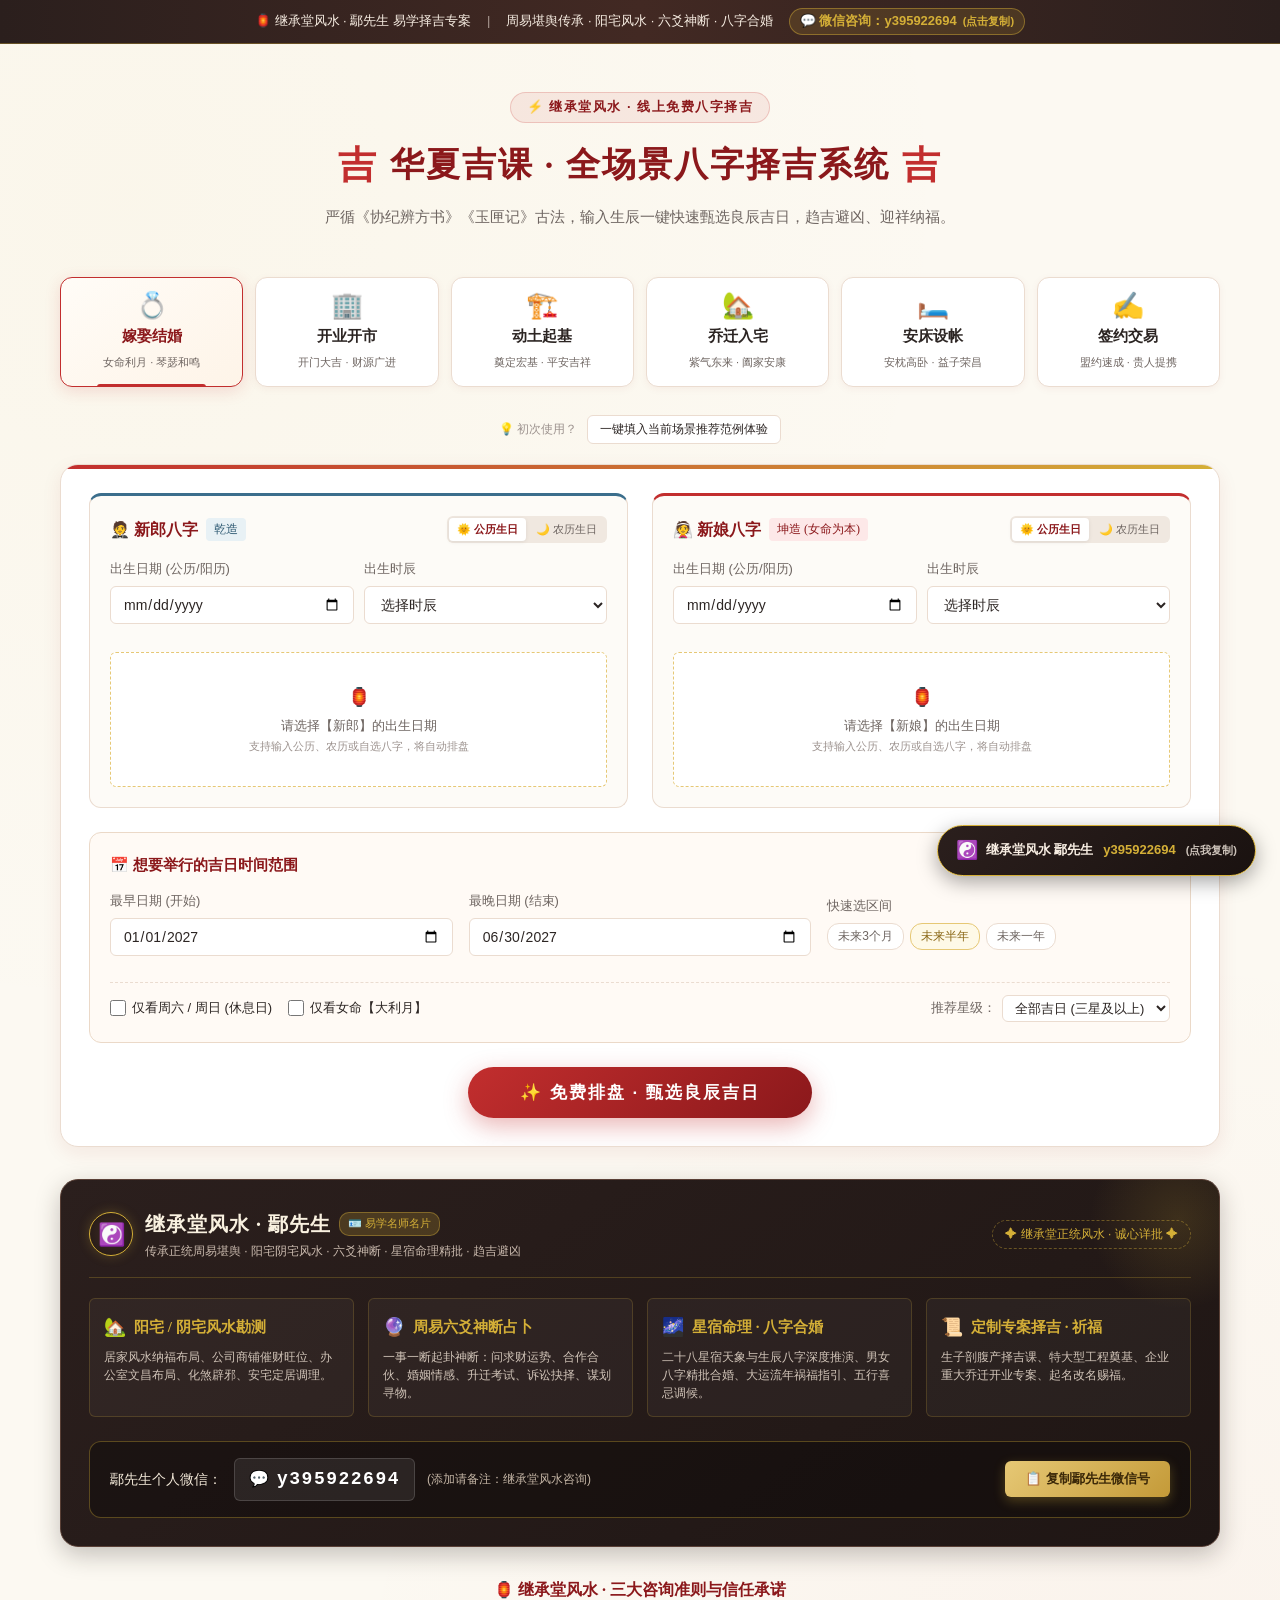
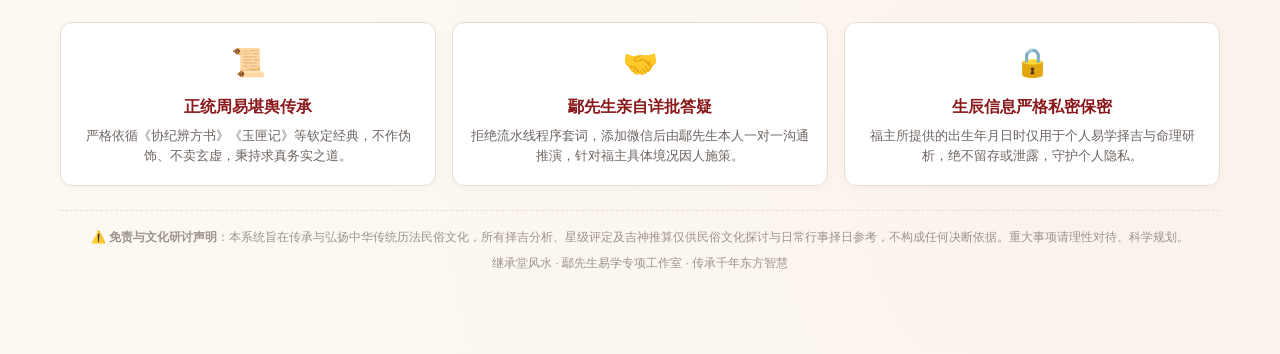
==== commit 1d630fea: "fix: hide scenario banner in simple mode per user request" ====
--- a/simple.html
+++ b/simple.html
@@ -97,12 +97,10 @@
 
     <!-- 主输入面板 -->
     <main class="main-card">
-      <!-- 场景说明横幅 -->
-      <div id="scenarioBanner" class="scenario-banner">
+      <!-- 场景说明横幅 (极简引流版隐藏) -->
+      <div id="scenarioBanner" class="scenario-banner" style="display: none;">
         <span class="banner-icon">💍</span>
-        <span id="scenarioBannerText">
-          【嫁娶结婚择吉】以新娘生肖为根本确定行嫁大利月，避开冲克新郎与新娘生肖、日柱夫妻宫，优选成日、定日与青龙黄道。
-        </span>
+        <span id="scenarioBannerText"></span>
       </div>
 
       <!-- 嫁娶专用：双人八字输入区 (男方 + 女方) -->
--- a/css/style.css
+++ b/css/style.css
@@ -1359,13 +1359,15 @@
   color: #2b1f1d;
 }
 
-/* 隐藏晦涩的自选八字模式，降低网民使用门槛 */
+/* 隐藏晦涩的自选八字模式与冗余场景横幅，降低网民使用门槛 */
 body[data-mode="simple"] #groomModeBazi,
 body[data-mode="simple"] #brideModeBazi,
 body[data-mode="simple"] #singleModeBazi,
 body[data-mode="simple"] #groomBaziForm,
 body[data-mode="simple"] #brideBaziForm,
-body[data-mode="simple"] #singleBaziForm {
+body[data-mode="simple"] #singleBaziForm,
+body[data-mode="simple"] #scenarioBanner,
+body[data-mode="simple"] .scenario-banner {
   display: none !important;
 }
 
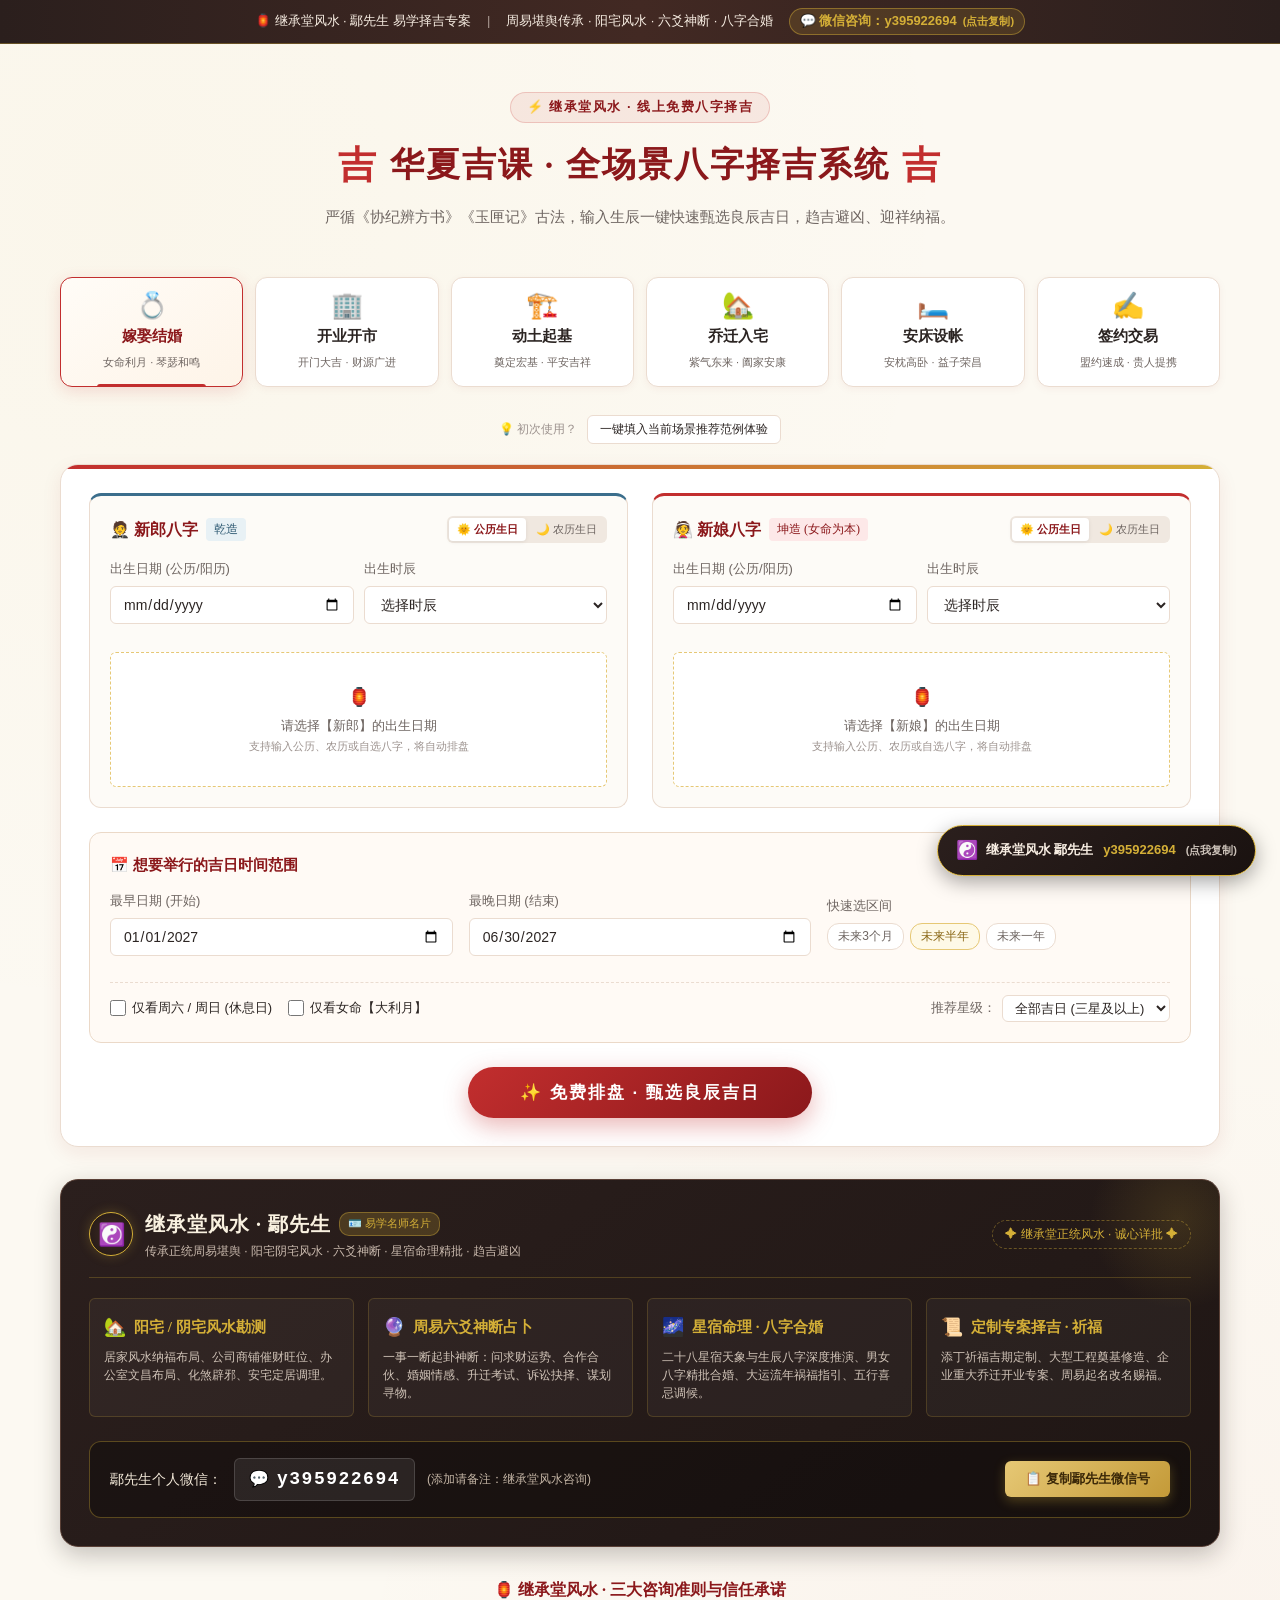
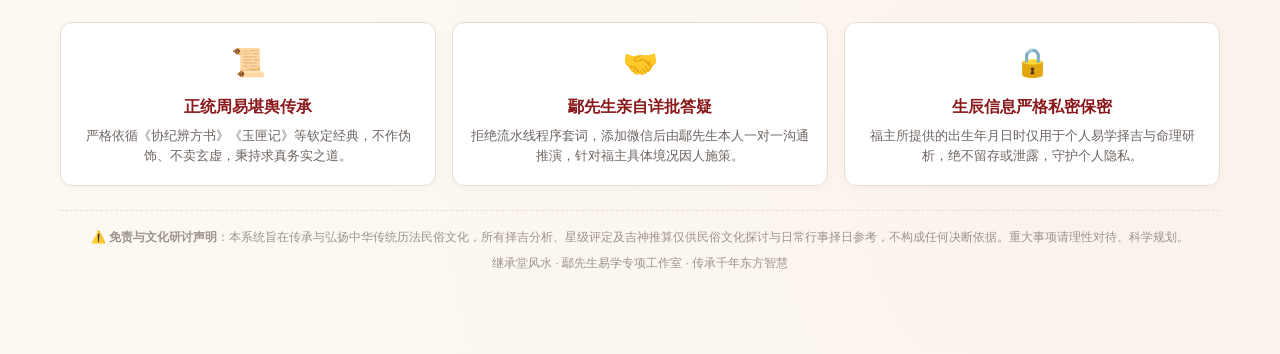
==== commit 94686e80: "fix: replace sensitive terminology with safe traditional wording" ====
--- a/simple.html
+++ b/simple.html
@@ -436,8 +436,8 @@
 
         <div class="lead-conversion-points">
           <div class="lead-point-item">
-            <strong>1. 免费核验八字冲煞</strong><br>
-            添加鄢先生微信，免费帮您核验所选吉日是否暗冲双方生肖、日柱夫妻宫或父母属相。
+            <strong>1. 核验八字冲煞</strong><br>
+            添加鄢先生微信，帮您核验所选吉日是否暗冲双方生肖、日柱夫妻宫或父母属相。
           </div>
           <div class="lead-point-item">
             <strong>2. 精准推算行事黄金吉时</strong><br>
@@ -445,7 +445,7 @@
           </div>
           <div class="lead-point-item">
             <strong>3. 风水调理与避煞宜忌</strong><br>
-            结合宅主命局与方位气场，免费指点安床乔迁或开市祈福的风水避煞要领。
+            结合宅主命局与方位气场，指点安床乔迁或开市祈福的风水避煞要领。
           </div>
         </div>
 
@@ -512,7 +512,7 @@
             <span class="s-icon">📜</span>
             <span class="s-name">定制专案择吉 · 祈福</span>
           </div>
-          <p>生子剖腹产择吉课、特大型工程奠基、企业重大乔迁开业专案、起名改名赐福。</p>
+          <p>添丁祈福吉期定制、大型工程奠基修造、企业重大乔迁开业专案、周易起名改名赐福。</p>
         </div>
       </div>
 
